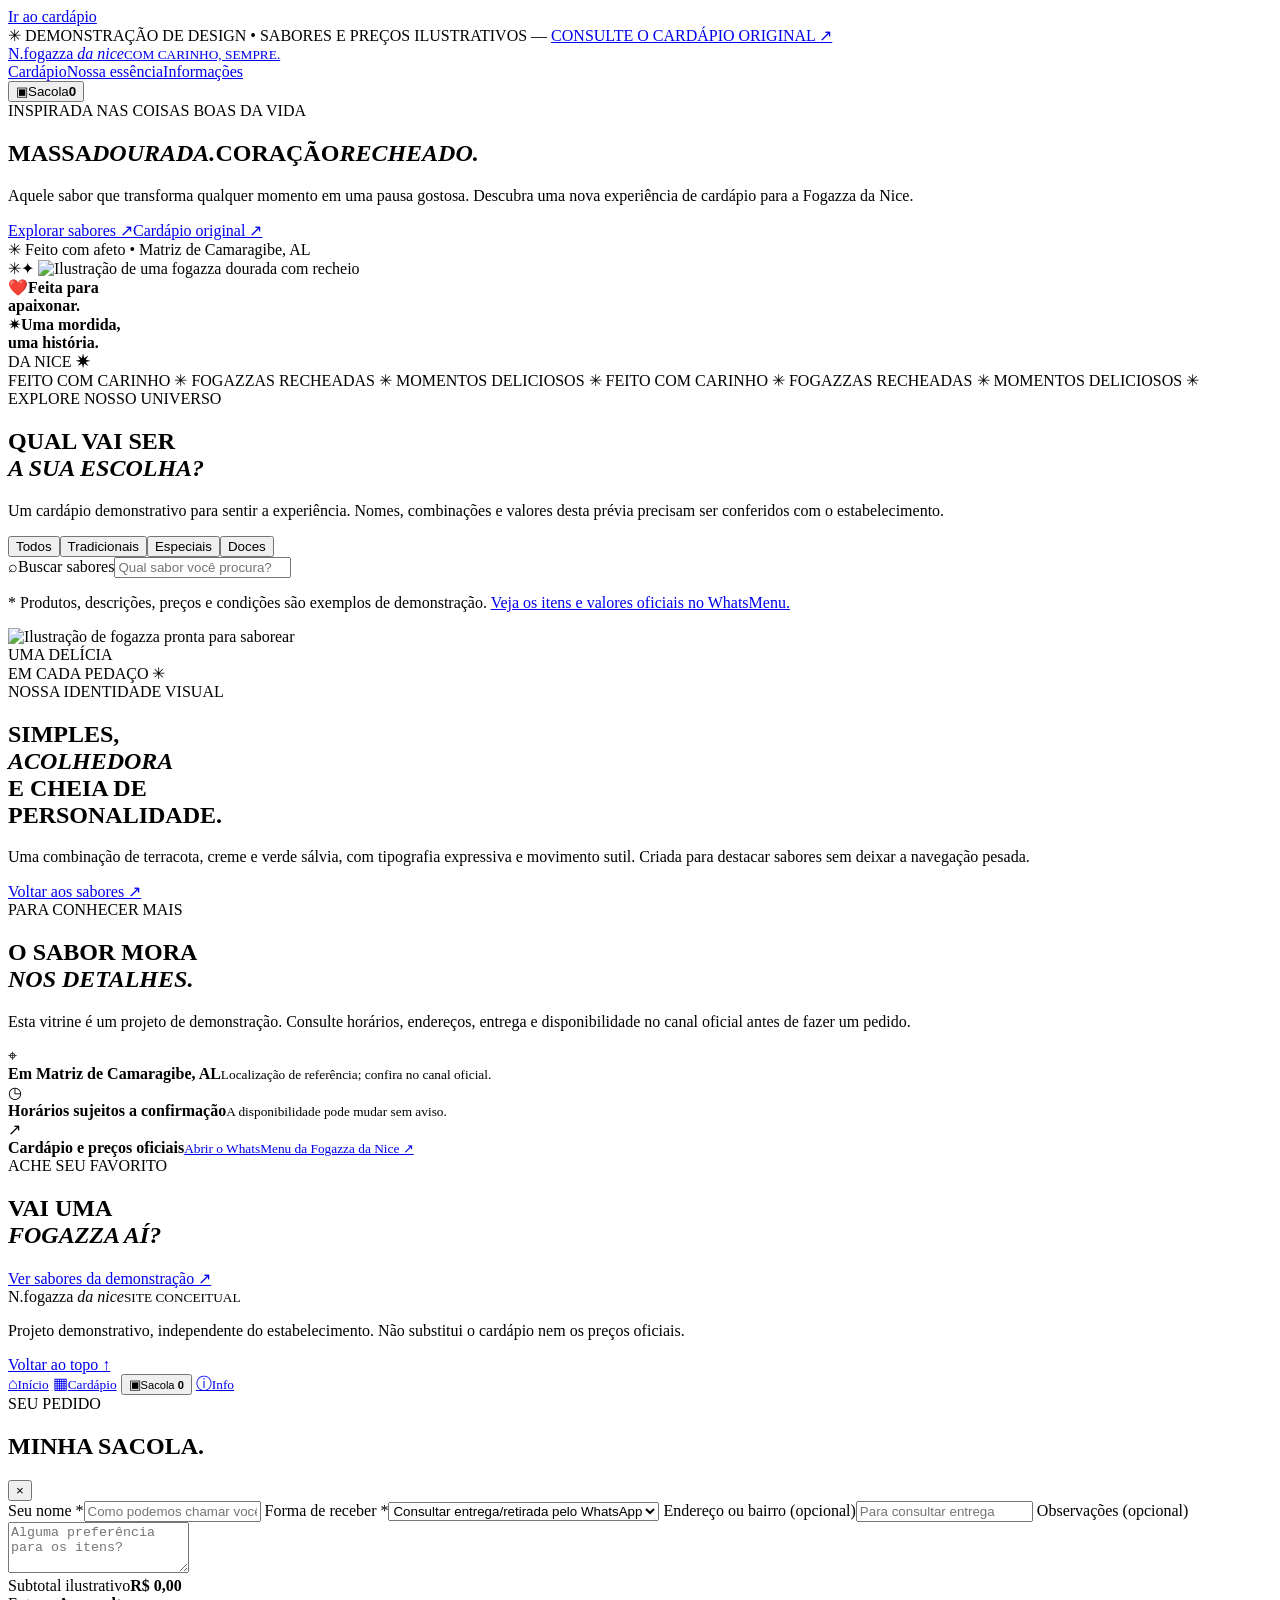
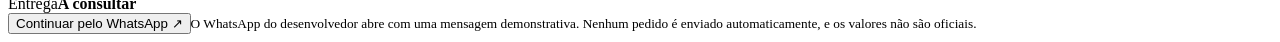
==== fogazzadanilce/index.html @ 6bbe73a1 "feat(fogazzadanilce): homepage cardápio e checkout demonstrativos" ====
<!doctype html>
<html lang="pt-BR">
<head>
  <meta charset="utf-8">
  <meta name="viewport" content="width=device-width, initial-scale=1, viewport-fit=cover">
  <meta name="theme-color" content="#f8efdf">
  <meta name="description" content="Fogazza da Nice — demonstração de cardápio digital com visual próprio, sabores e carrinho pelo WhatsApp.">
  <title>Fogazza da Nice | O sabor que abraça</title>
  <link rel="preconnect" href="https://fonts.googleapis.com">
  <link rel="preconnect" href="https://fonts.gstatic.com" crossorigin>
  <link href="https://fonts.googleapis.com/css2?family=DM+Sans:wght@400;500;600;700;800&family=Fraunces:opsz,wght,SOFT,WONK@9..144,600,30,1;9..144,700,30,1;9..144,800,30,1&display=swap" rel="stylesheet">
  <link rel="stylesheet" href="./style.css">
  <script src="./app.js" defer></script>
</head>
<body>
  <a class="skip-link" href="#cardapio">Ir ao cardápio</a>
  <div class="demo-banner">✳ DEMONSTRAÇÃO DE DESIGN • SABORES E PREÇOS ILUSTRATIVOS — <a href="https://whatsmenu.com.br/fogazzadanice" target="_blank" rel="noopener noreferrer">CONSULTE O CARDÁPIO ORIGINAL ↗</a></div>

  <header class="header" id="inicio">
    <div class="page nav">
      <a class="identity" href="#inicio" aria-label="Fogazza da Nice, início"><span class="identity-seal" aria-hidden="true">N.</span><span>fogazza <em>da nice</em><small>COM CARINHO, SEMPRE.</small></span></a>
      <nav class="nav-links" aria-label="Menu principal"><a href="#cardapio">Cardápio</a><a href="#historia">Nossa essência</a><a href="#informacoes">Informações</a></nav>
      <button class="bag-top" type="button" data-open-cart aria-label="Abrir sacola"><span aria-hidden="true">▣</span><span>Sacola</span><b data-count>0</b></button>
    </div>
  </header>

  <main>
    <section class="hero">
      <div class="page hero-layout">
        <div class="hero-text">
          <span class="eyebrow"><i></i> INSPIRADA NAS COISAS BOAS DA VIDA</span>
          <h1><span class="slide-in">MASSA</span><span class="slide-in"><em>DOURADA.</em></span><span class="slide-in">CORAÇÃO</span><span class="slide-in"><em>RECHEADO.</em></span></h1>
          <p>Aquele sabor que transforma qualquer momento em uma pausa gostosa. Descubra uma nova experiência de cardápio para a Fogazza da Nice.</p>
          <div class="hero-actions"><a href="#cardapio" class="button button-dark">Explorar sabores <span aria-hidden="true">↗</span></a><a href="https://whatsmenu.com.br/fogazzadanice" class="button button-quiet" target="_blank" rel="noopener noreferrer">Cardápio original ↗</a></div>
          <div class="hero-foot"><span class="icon-sun">✳</span> Feito com afeto <span class="dot">•</span> Matriz de Camaragibe, AL</div>
        </div>
        <div class="hero-stage">
          <div class="round-backdrop"></div>
          <span class="doodle star1" aria-hidden="true">✳</span><span class="doodle star2" aria-hidden="true">✦</span>
          <img class="hero-food" src="./assets/fogazza.svg" alt="Ilustração de uma fogazza dourada com recheio">
          <div class="floating-note note-a"><span>❤️</span><strong>Feita para<br>apaixonar.</strong></div>
          <div class="floating-note note-b"><span>✷</span><strong>Uma mordida,<br>uma história.</strong></div>
          <span class="hero-badge">DA NICE <b>✷</b></span>
        </div>
      </div>
    </section>
    <div class="marquee" aria-hidden="true"><div>FEITO COM CARINHO ✳ FOGAZZAS RECHEADAS ✳ MOMENTOS DELICIOSOS ✳ FEITO COM CARINHO ✳ FOGAZZAS RECHEADAS ✳ MOMENTOS DELICIOSOS ✳ </div></div>

    <section class="menu-section section" id="cardapio">
      <div class="page">
        <div class="section-heading reveal"><div><span class="eyebrow"><i></i> EXPLORE NOSSO UNIVERSO</span><h2>QUAL VAI SER<br><em>A SUA ESCOLHA?</em></h2></div><p>Um cardápio demonstrativo para sentir a experiência. Nomes, combinações e valores desta prévia precisam ser conferidos com o estabelecimento.</p></div>
        <div class="menu-tools reveal">
          <div class="filters" id="filters" role="group" aria-label="Filtrar cardápio"><button class="selected" data-filter="todos" aria-pressed="true">Todos</button><button data-filter="tradicionais" aria-pressed="false">Tradicionais</button><button data-filter="especiais" aria-pressed="false">Especiais</button><button data-filter="doces" aria-pressed="false">Doces</button></div>
          <label class="search"><span aria-hidden="true">⌕</span><span class="sr-only">Buscar sabores</span><input id="search" type="search" placeholder="Qual sabor você procura?" autocomplete="off"></label>
        </div>
        <div class="cards" id="products" aria-live="polite"></div>
        <p class="catalog-warning">* Produtos, descrições, preços e condições são exemplos de demonstração. <a href="https://whatsmenu.com.br/fogazzadanice" target="_blank" rel="noopener noreferrer">Veja os itens e valores oficiais no WhatsMenu.</a></p>
      </div>
    </section>

    <section class="story" id="historia">
      <div class="page story-grid">
        <div class="story-visual reveal"><div class="story-plate"><img src="./assets/fogazza.svg" alt="Ilustração de fogazza pronta para saborear" loading="lazy"></div><span class="story-sticker">UMA DELÍCIA<br>EM CADA PEDAÇO ✳</span></div>
        <div class="story-copy reveal"><span class="eyebrow pale"><i></i> NOSSA IDENTIDADE VISUAL</span><h2>SIMPLES,<br><em>ACOLHEDORA</em><br>E CHEIA DE<br>PERSONALIDADE.</h2><p>Uma combinação de terracota, creme e verde sálvia, com tipografia expressiva e movimento sutil. Criada para destacar sabores sem deixar a navegação pesada.</p><a class="button button-cream" href="#cardapio">Voltar aos sabores ↗</a></div>
      </div>
    </section>

    <section class="section details" id="informacoes">
      <div class="page details-grid">
        <div class="reveal"><span class="eyebrow"><i></i> PARA CONHECER MAIS</span><h2>O SABOR MORA<br><em>NOS DETALHES.</em></h2><p>Esta vitrine é um projeto de demonstração. Consulte horários, endereços, entrega e disponibilidade no canal oficial antes de fazer um pedido.</p></div>
        <div class="info-stack reveal"><div><span class="info-icon">⌖</span><div><strong>Em Matriz de Camaragibe, AL</strong><small>Localização de referência; confira no canal oficial.</small></div></div><div><span class="info-icon">◷</span><div><strong>Horários sujeitos a confirmação</strong><small>A disponibilidade pode mudar sem aviso.</small></div></div><div><span class="info-icon">↗</span><div><strong>Cardápio e preços oficiais</strong><small><a href="https://whatsmenu.com.br/fogazzadanice" target="_blank" rel="noopener noreferrer">Abrir o WhatsMenu da Fogazza da Nice ↗</a></small></div></div></div>
      </div>
    </section>
    <section class="closing"><div class="page reveal"><span class="eyebrow pale"><i></i> ACHE SEU FAVORITO</span><h2>VAI UMA<br><em>FOGAZZA AÍ?</em></h2><a href="#cardapio" class="button button-cream">Ver sabores da demonstração ↗</a></div></section>
  </main>

  <footer><div class="page footer-inner"><div class="identity"><span class="identity-seal" aria-hidden="true">N.</span><span>fogazza <em>da nice</em><small>SITE CONCEITUAL</small></span></div><p>Projeto demonstrativo, independente do estabelecimento. Não substitui o cardápio nem os preços oficiais.</p><a href="#inicio">Voltar ao topo ↑</a></div></footer>

  <nav class="mobile-toolbar" aria-label="Navegação móvel">
    <span class="active-pill" aria-hidden="true"></span>
    <a class="toolbar-link active" href="#inicio" data-nav="inicio"><span aria-hidden="true">⌂</span><small>Início</small></a>
    <a class="toolbar-link" href="#cardapio" data-nav="cardapio"><span aria-hidden="true">▦</span><small>Cardápio</small></a>
    <button class="toolbar-link" type="button" data-open-cart><span aria-hidden="true">▣</span><small>Sacola <b data-count>0</b></small></button>
    <a class="toolbar-link" href="#informacoes" data-nav="informacoes"><span aria-hidden="true">ⓘ</span><small>Info</small></a>
  </nav>

  <div class="overlay" id="overlay" hidden></div>
  <aside class="drawer" id="drawer" role="dialog" aria-modal="true" aria-labelledby="drawer-title" aria-hidden="true">
    <div class="drawer-head"><div><span class="eyebrow"><i></i> SEU PEDIDO</span><h2 id="drawer-title">MINHA SACOLA.</h2></div><button type="button" class="close" data-close-cart aria-label="Fechar sacola">×</button></div>
    <div class="drawer-scroll"><div id="cart-items"></div><form id="order-form">
      <label>Seu nome <span>*</span><input id="customer" type="text" required maxlength="80" autocomplete="name" placeholder="Como podemos chamar você?"></label>
      <label>Forma de receber <span>*</span><select id="receive"><option value="consultar">Consultar entrega/retirada pelo WhatsApp</option></select></label>
      <label>Endereço ou bairro (opcional)<input id="address" type="text" maxlength="180" placeholder="Para consultar entrega"></label>
      <label>Observações (opcional)<textarea id="note" maxlength="400" rows="3" placeholder="Alguma preferência para os itens?"></textarea></label>
    </form></div>
    <div class="drawer-foot"><div class="summary-row"><span>Subtotal ilustrativo</span><strong id="subtotal">R$ 0,00</strong></div><div class="summary-row"><span>Entrega</span><strong>A consultar</strong></div><button class="button button-dark checkout" id="checkout" form="order-form" type="submit">Continuar pelo WhatsApp ↗</button><small>O WhatsApp do desenvolvedor abre com uma mensagem demonstrativa. Nenhum pedido é enviado automaticamente, e os valores não são oficiais.</small></div>
  </aside>
  <div class="toast" id="toast" role="status" aria-live="polite"></div>
</body>
</html>
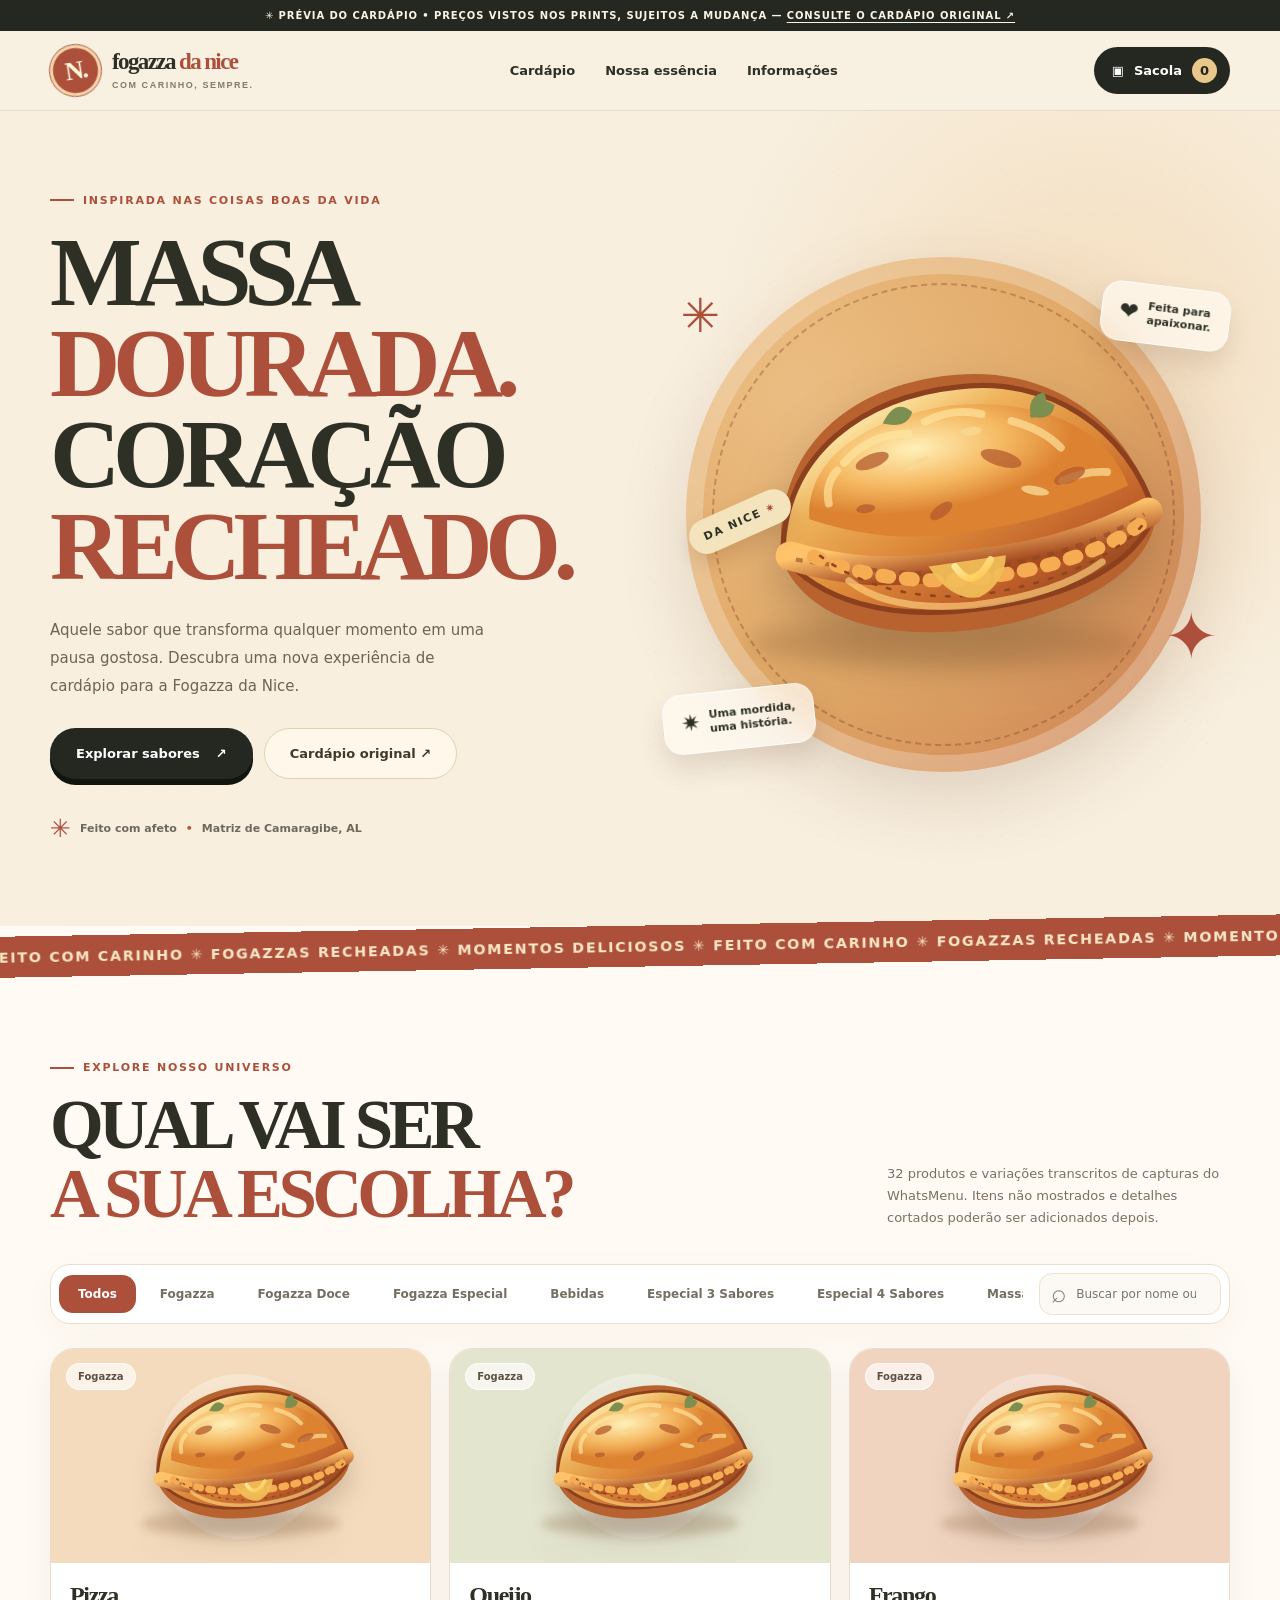
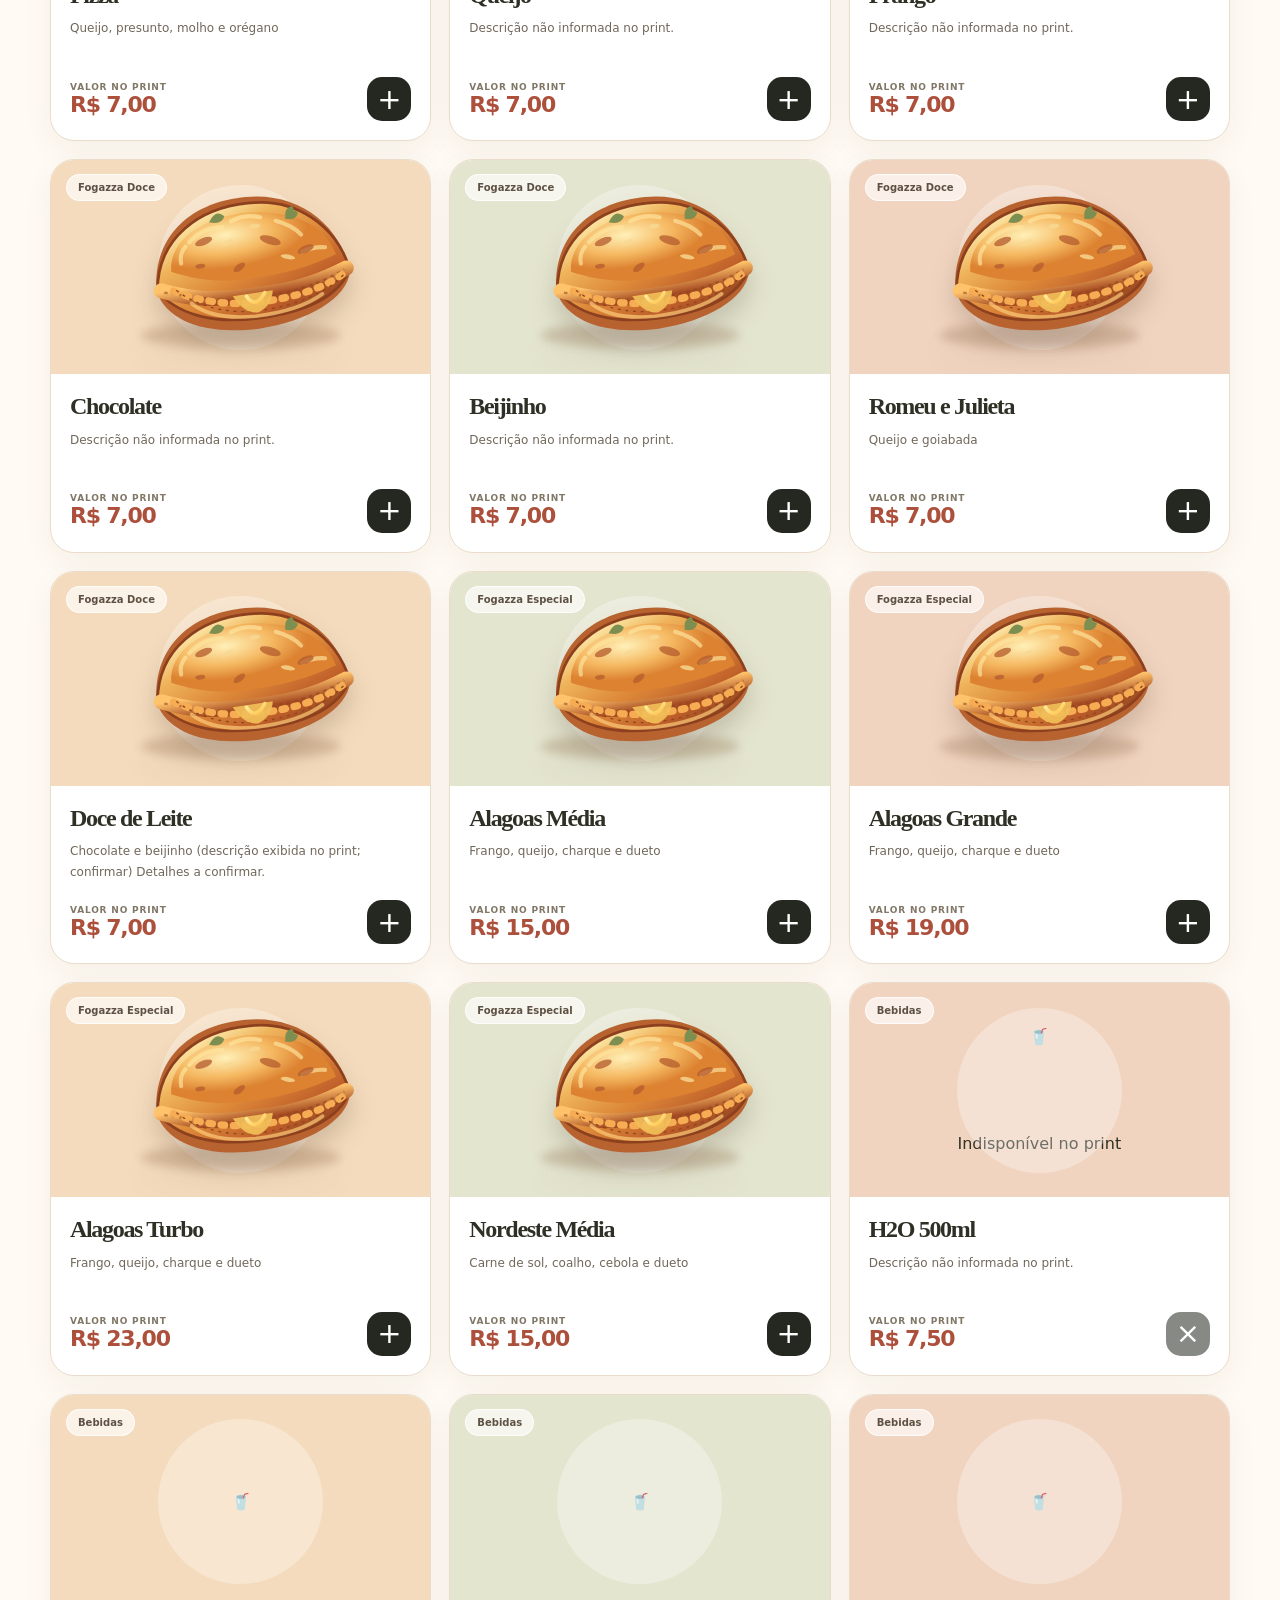
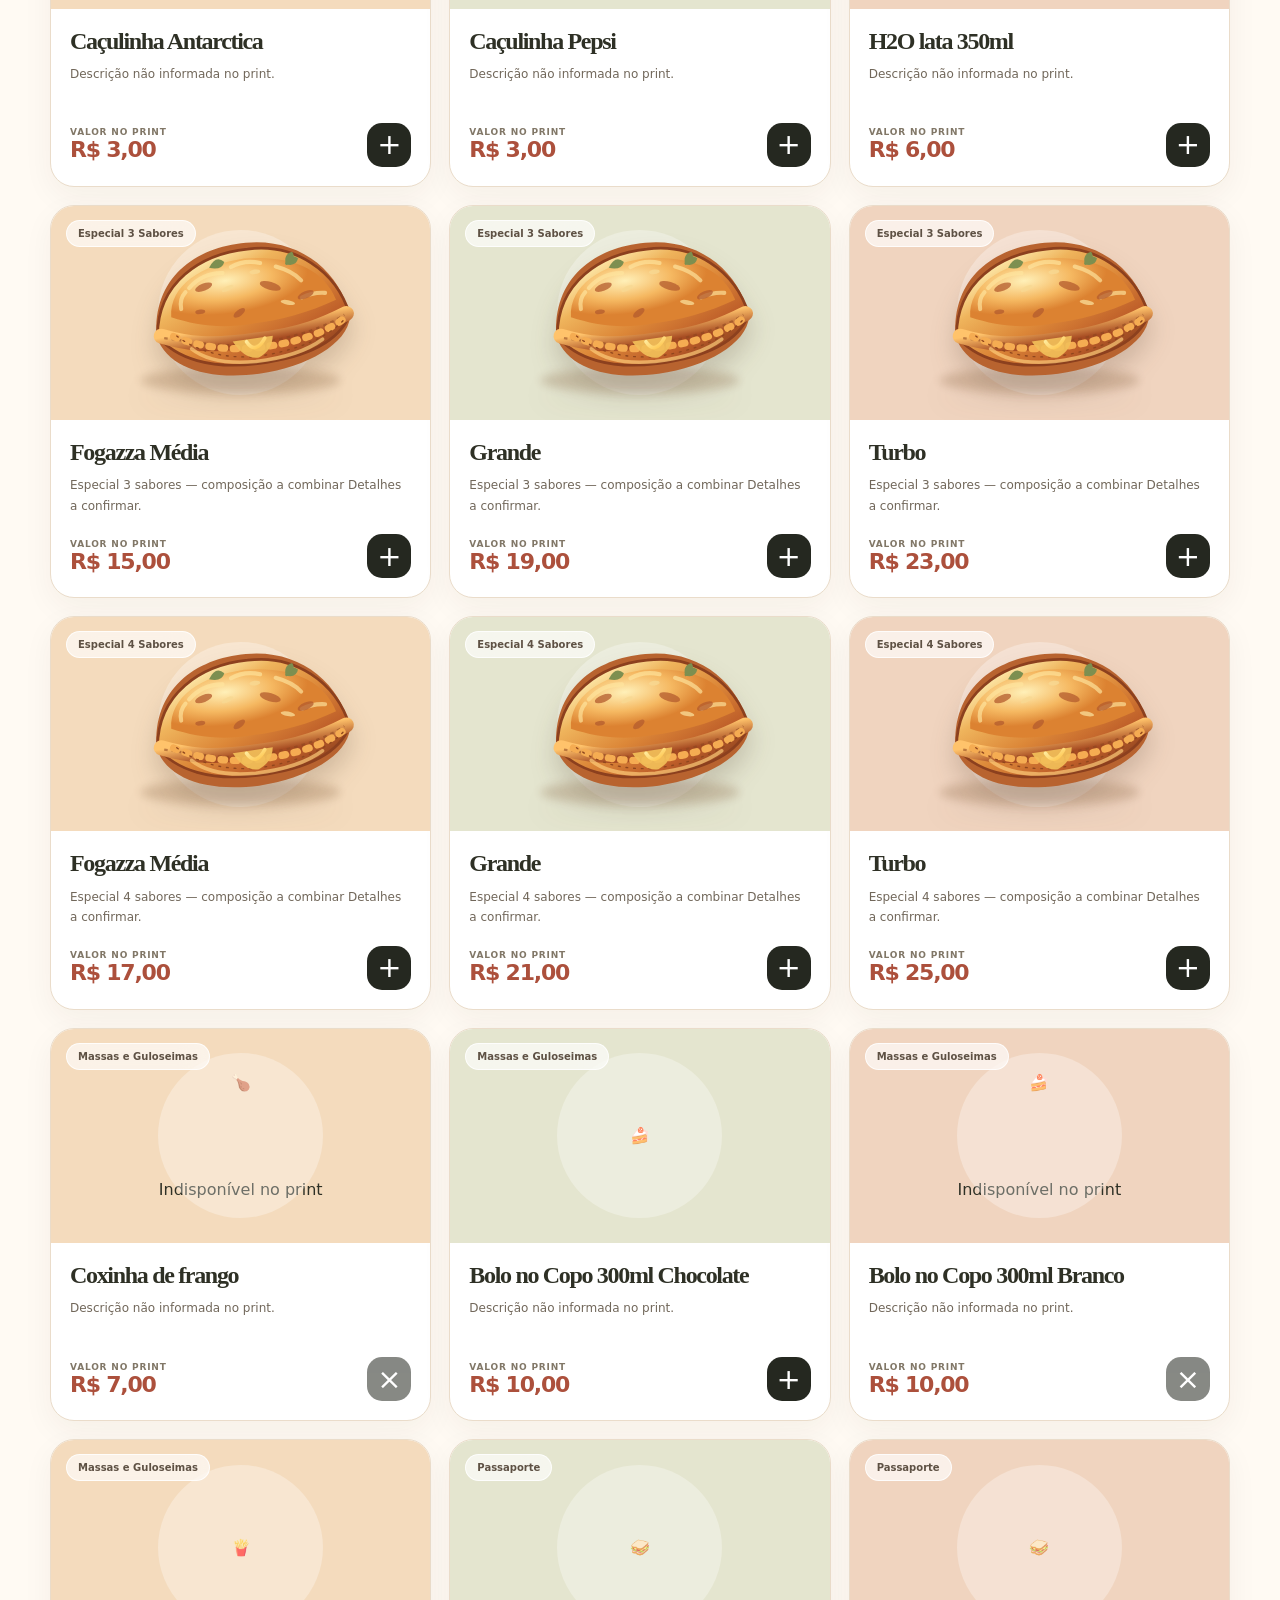
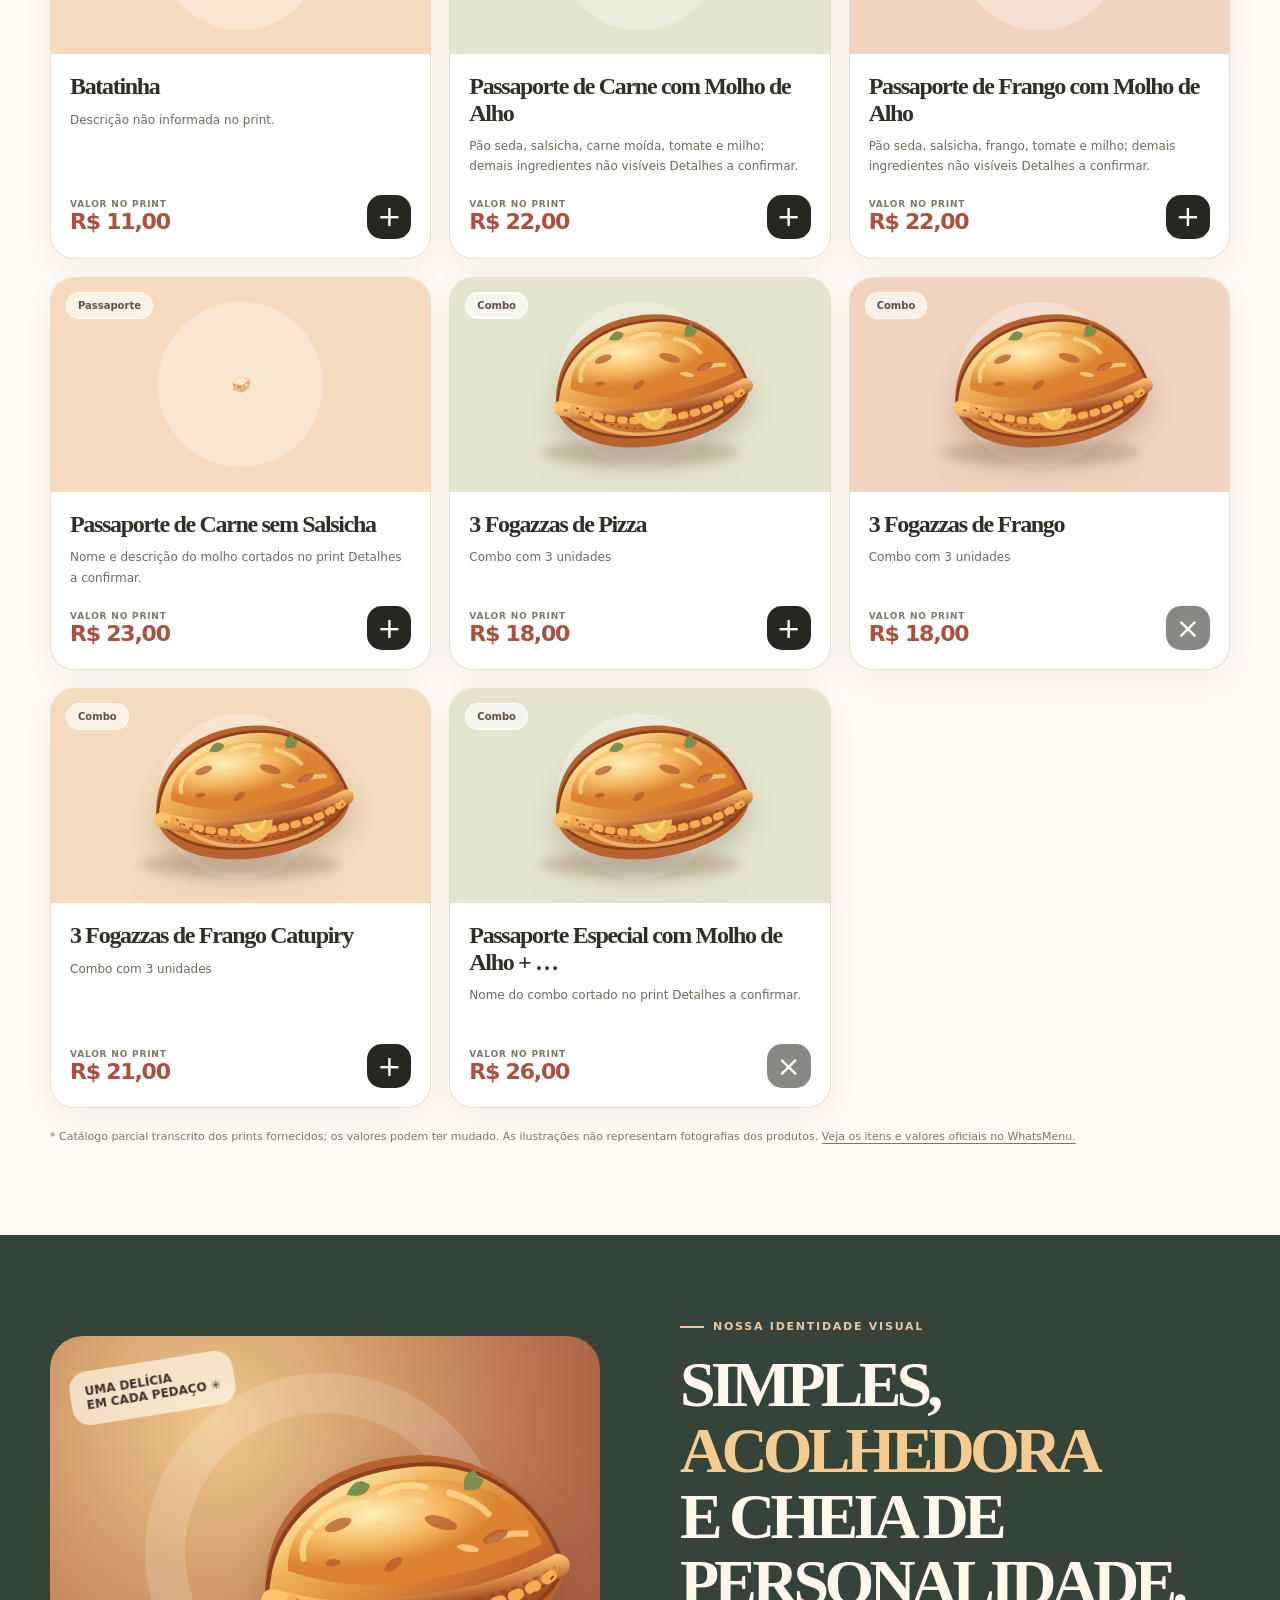
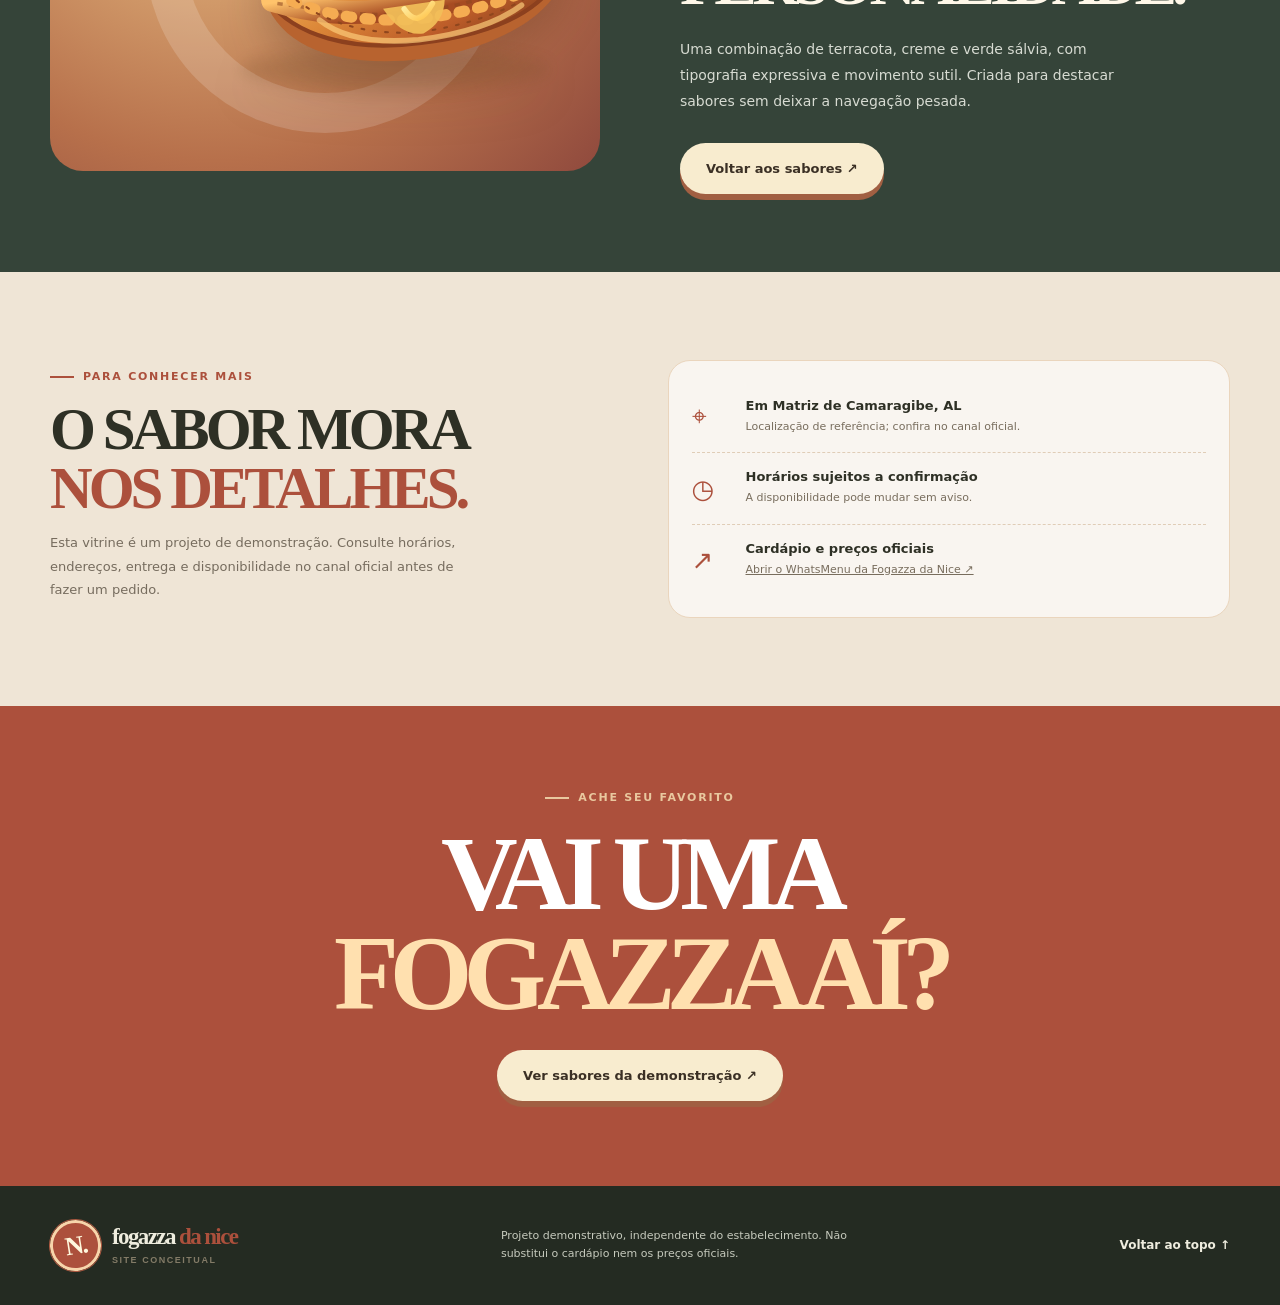
==== commit 11480062: "fix(fogazzadanilce): categorias dinâmicas e nota de catálogo parcial dos prints" ====
--- a/fogazzadanilce/index.html
+++ b/fogazzadanilce/index.html
@@ -14,7 +14,7 @@
 </head>
 <body>
   <a class="skip-link" href="#cardapio">Ir ao cardápio</a>
-  <div class="demo-banner">✳ DEMONSTRAÇÃO DE DESIGN • SABORES E PREÇOS ILUSTRATIVOS — <a href="https://whatsmenu.com.br/fogazzadanice" target="_blank" rel="noopener noreferrer">CONSULTE O CARDÁPIO ORIGINAL ↗</a></div>
+  <div class="demo-banner">✳ PRÉVIA DO CARDÁPIO • PREÇOS VISTOS NOS PRINTS, SUJEITOS A MUDANÇA — <a href="https://whatsmenu.com.br/fogazzadanice" target="_blank" rel="noopener noreferrer">CONSULTE O CARDÁPIO ORIGINAL ↗</a></div>
 
   <header class="header" id="inicio">
     <div class="page nav">
@@ -48,13 +48,13 @@
 
     <section class="menu-section section" id="cardapio">
       <div class="page">
-        <div class="section-heading reveal"><div><span class="eyebrow"><i></i> EXPLORE NOSSO UNIVERSO</span><h2>QUAL VAI SER<br><em>A SUA ESCOLHA?</em></h2></div><p>Um cardápio demonstrativo para sentir a experiência. Nomes, combinações e valores desta prévia precisam ser conferidos com o estabelecimento.</p></div>
+        <div class="section-heading reveal"><div><span class="eyebrow"><i></i> EXPLORE NOSSO UNIVERSO</span><h2>QUAL VAI SER<br><em>A SUA ESCOLHA?</em></h2></div><p>32 produtos e variações transcritos de capturas do WhatsMenu. Itens não mostrados e detalhes cortados poderão ser adicionados depois.</p></div>
         <div class="menu-tools reveal">
-          <div class="filters" id="filters" role="group" aria-label="Filtrar cardápio"><button class="selected" data-filter="todos" aria-pressed="true">Todos</button><button data-filter="tradicionais" aria-pressed="false">Tradicionais</button><button data-filter="especiais" aria-pressed="false">Especiais</button><button data-filter="doces" aria-pressed="false">Doces</button></div>
-          <label class="search"><span aria-hidden="true">⌕</span><span class="sr-only">Buscar sabores</span><input id="search" type="search" placeholder="Qual sabor você procura?" autocomplete="off"></label>
+          <div class="filters" id="filters" role="group" aria-label="Filtrar categorias do cardápio"><button class="selected" type="button" data-filter="todos" aria-pressed="true">Todos</button></div>
+          <label class="search"><span aria-hidden="true">⌕</span><span class="sr-only">Buscar sabores</span><input id="search" type="search" placeholder="Buscar por nome ou ingrediente" autocomplete="off"></label>
         </div>
         <div class="cards" id="products" aria-live="polite"></div>
-        <p class="catalog-warning">* Produtos, descrições, preços e condições são exemplos de demonstração. <a href="https://whatsmenu.com.br/fogazzadanice" target="_blank" rel="noopener noreferrer">Veja os itens e valores oficiais no WhatsMenu.</a></p>
+        <p class="catalog-warning">* Catálogo parcial transcrito dos prints fornecidos; os valores podem ter mudado. As ilustrações não representam fotografias dos produtos. <a href="https://whatsmenu.com.br/fogazzadanice" target="_blank" rel="noopener noreferrer">Veja os itens e valores oficiais no WhatsMenu.</a></p>
       </div>
     </section>
 
@@ -93,7 +93,7 @@
       <label>Endereço ou bairro (opcional)<input id="address" type="text" maxlength="180" placeholder="Para consultar entrega"></label>
       <label>Observações (opcional)<textarea id="note" maxlength="400" rows="3" placeholder="Alguma preferência para os itens?"></textarea></label>
     </form></div>
-    <div class="drawer-foot"><div class="summary-row"><span>Subtotal ilustrativo</span><strong id="subtotal">R$ 0,00</strong></div><div class="summary-row"><span>Entrega</span><strong>A consultar</strong></div><button class="button button-dark checkout" id="checkout" form="order-form" type="submit">Continuar pelo WhatsApp ↗</button><small>O WhatsApp do desenvolvedor abre com uma mensagem demonstrativa. Nenhum pedido é enviado automaticamente, e os valores não são oficiais.</small></div>
+    <div class="drawer-foot"><div class="summary-row"><span>Subtotal com preços dos prints</span><strong id="subtotal">R$ 0,00</strong></div><div class="summary-row"><span>Entrega</span><strong>A consultar</strong></div><button class="button button-dark checkout" id="checkout" form="order-form" type="submit">Continuar pelo WhatsApp ↗</button><small>O WhatsApp do desenvolvedor abre com uma mensagem de teste. Nenhum pedido é enviado automaticamente. Confirme itens, disponibilidade e preços no canal oficial.</small></div>
   </aside>
   <div class="toast" id="toast" role="status" aria-live="polite"></div>
 </body>
--- a/fogazzadanilce/style.css
+++ b/fogazzadanilce/style.css
@@ -0,0 +1,34 @@
+:root{--cream:#f8efdf;--paper:#fffaf3;--dark:#252820;--rust:#ac503c;--clay:#cb6a4b;--sage:#819475;--ink:#2e3025;--muted:#706f60;--line:#e7dcca;--radius:26px;scroll-behavior:smooth;scroll-padding-top:100px}
+*{box-sizing:border-box}html{overflow-x:clip}body{margin:0;font-family:"DM Sans",system-ui,sans-serif;color:var(--ink);background:var(--paper);-webkit-font-smoothing:antialiased}button,input,select,textarea{font:inherit}button{cursor:pointer}a{color:inherit;text-decoration:none}img{max-width:100%;display:block}button:disabled{opacity:.55;cursor:not-allowed}:focus-visible{outline:3px solid #145c72;outline-offset:3px}.page{width:min(1180px,calc(100% - 44px));margin-inline:auto}.sr-only{position:absolute;width:1px;height:1px;overflow:hidden;clip:rect(0 0 0 0);white-space:nowrap}.skip-link{position:absolute;z-index:999;top:-100px;left:15px;background:white;border-radius:8px;padding:10px}.skip-link:focus{top:10px}
+.demo-banner{background:var(--dark);color:#fbf4e4;text-align:center;padding:10px 16px;letter-spacing:.09em;font-weight:800;font-size:10px}.demo-banner a{text-decoration:underline;text-underline-offset:3px}
+.header{position:sticky;top:0;z-index:70;background:rgba(248,239,223,.92);border-bottom:1px solid #e9dcca;backdrop-filter:blur(18px);-webkit-backdrop-filter:blur(18px)}
+.nav{display:flex;align-items:center;justify-content:space-between;gap:24px;min-height:79px}.identity{display:inline-flex;align-items:center;gap:11px;font-family:Fraunces,Georgia,serif;font-size:23px;font-weight:800;line-height:.95;letter-spacing:-.07em;white-space:nowrap}.identity em{color:var(--rust);font-style:normal}.identity small{display:block;margin-top:7px;font:800 9px "DM Sans",sans-serif;letter-spacing:.17em;color:#837b67}.identity-seal{height:51px;width:51px;border-radius:50%;background:var(--rust);border:3px solid #f7d5ab;outline:1px solid #a95840;color:#fff8dd;display:grid;place-items:center;font:800 26px Fraunces,serif;letter-spacing:-.08em;transform:rotate(-9deg)}
+.nav-links{display:flex;gap:30px;font-size:13px;font-weight:800}.nav-links a:hover{color:var(--rust)}
+.bag-top{display:inline-flex;align-items:center;gap:10px;border:none;background:var(--dark);color:white;border-radius:999px;padding:10px 13px 10px 18px;min-height:47px;font-size:13px;font-weight:900}.bag-top>b{background:#eac88b;color:#29251e;min-width:25px;height:25px;border-radius:50%;display:grid;place-items:center;padding:4px 7px}.bag-top:hover{background:#484b3e}
+.eyebrow{display:inline-flex;align-items:center;gap:9px;color:var(--rust);font-size:11px;letter-spacing:.16em;font-weight:900}.eyebrow i{display:inline-block;width:24px;height:2px;background:currentColor}
+.button{display:inline-flex;align-items:center;justify-content:center;gap:16px;min-height:51px;padding:13px 25px;border-radius:999px;border:1px solid transparent;font-weight:900;font-size:13px;transition:transform .2s,background .2s,box-shadow .2s;text-align:center}.button:hover{transform:translateY(-2px)}.button:active{transform:none}.button-dark{background:var(--dark);color:white;box-shadow:0 6px 0 #101510}.button-dark:hover{background:#474d3a}.button-quiet{background:#fff8ea;border:1px solid #e2cfb4;color:#423728}.button-cream{background:#f8eccf;color:#3b3025;box-shadow:0 6px 0 #a15f42}
+.hero{overflow:hidden;background:radial-gradient(circle at 85% 30%,#f4ddbd,transparent 31%),var(--cream);position:relative;padding:75px 0 83px}.hero::before{content:"";position:absolute;inset:0;opacity:.11;background-image:radial-gradient(var(--clay) .8px,transparent .8px);background-size:23px 23px;pointer-events:none}.hero-layout{position:relative;display:grid;grid-template-columns:1fr 1fr;gap:35px;align-items:center}.hero-text h1{font:800 clamp(62px,7.6vw,105px)/.94 Fraunces,Georgia,serif;letter-spacing:-.075em;margin:20px 0 25px}.hero-text h1 span{display:block}.hero-text h1 em{color:var(--rust);font-style:normal}.slide-in{animation:rise .8s cubic-bezier(.2,.75,.25,1) both}.slide-in:nth-child(2){animation-delay:.1s}.slide-in:nth-child(3){animation-delay:.2s}.slide-in:nth-child(4){animation-delay:.3s}
+.hero-text p{max-width:440px;color:#6c6456;line-height:1.85;font-size:15px;margin:0 0 27px}.hero-actions{display:flex;gap:11px;flex-wrap:wrap}.hero-foot{font-size:11px;font-weight:800;color:#6c685c;display:flex;align-items:center;gap:9px;margin-top:35px}.icon-sun{font-size:25px;color:var(--rust)}.hero-foot .dot{color:var(--rust)}
+.hero-stage{min-height:500px;display:grid;place-items:center;position:relative;isolation:isolate}.round-backdrop{width:90%;aspect-ratio:1;border-radius:50%;background:radial-gradient(circle at 25% 22%,#ebbd82,#e1a968 53%,#c8774e 100%);box-shadow:inset 0 0 0 17px rgba(255,255,255,.23),0 25px 70px rgba(104,52,24,.17);transform:rotate(-8deg)}.round-backdrop::after{content:"";position:absolute;inset:26px;border:2px dashed rgba(122,61,31,.34);border-radius:50%}.hero-food{position:absolute;width:92%;max-width:600px;filter:drop-shadow(0 22px 24px rgba(75,46,27,.28));animation:float 6s ease-in-out infinite}.doodle{position:absolute;z-index:3;font-size:47px;color:var(--rust)}.star1{left:4%;top:6%}.star2{right:2%;bottom:19%;font-size:65px}.floating-note{position:absolute;z-index:4;border-radius:19px;padding:14px 17px;background:rgba(255,250,240,.74);border:1px solid rgba(255,255,255,.8);backdrop-filter:blur(15px);-webkit-backdrop-filter:blur(15px);box-shadow:0 14px 27px rgba(91,55,36,.15);display:flex;gap:9px;align-items:center;font-size:11px;line-height:1.3}.floating-note span{font-size:23px}.note-a{top:29px;right:0;transform:rotate(7deg)}.note-b{bottom:23px;left:1%;transform:rotate(-6deg)}.hero-badge{position:absolute;left:5%;top:48%;background:#f4e4bd;border-radius:999px;padding:11px 15px;font-size:11px;font-weight:900;letter-spacing:.15em;transform:rotate(-24deg);box-shadow:0 9px 20px rgba(105,62,37,.2)}.hero-badge b{color:var(--rust)}
+.marquee{background:var(--rust);color:#fce7c6;overflow:hidden;transform:rotate(-1deg) scale(1.02);padding:12px 0}.marquee div{font-size:14px;font-weight:900;white-space:nowrap;letter-spacing:.12em;min-width:max-content;animation:marquee 35s linear infinite}
+.section{padding:88px 0}.menu-section{background:var(--paper)}.section-heading{display:flex;align-items:end;justify-content:space-between;gap:35px;margin-bottom:35px}.section-heading h2,.details h2{font:800 clamp(40px,5.5vw,69px)/1 Fraunces,Georgia,serif;letter-spacing:-.067em;margin:17px 0 0}.section-heading h2 em,.details h2 em{font-style:normal;color:var(--rust)}.section-heading>p{max-width:343px;color:#7a7164;line-height:1.7;font-size:13px;margin:0}
+.menu-tools{display:flex;justify-content:space-between;align-items:center;gap:16px;background:white;border:1px solid #eadfce;padding:8px;border-radius:20px;margin-bottom:24px;box-shadow:0 10px 35px rgba(71,47,30,.035)}.filters{display:flex;gap:5px;overflow-x:auto;scrollbar-width:none}.filters::-webkit-scrollbar{display:none}.filters button{border:0;background:transparent;border-radius:14px;white-space:nowrap;padding:12px 19px;font-size:12px;font-weight:900;color:#756e62}.filters button:hover{background:#f6ebdb}.filters button.selected{color:white;background:var(--rust)}.search{position:relative;flex:0 1 245px}.search span:first-child{position:absolute;top:5px;left:12px;font-size:26px;color:#8f806e}.search input{width:100%;min-width:0;border:1px solid #eee2cf;border-radius:13px;background:#fcf9f5;padding:13px 12px 13px 36px;font-size:12px;color:var(--ink)}
+.cards{display:grid;grid-template-columns:repeat(3,minmax(0,1fr));gap:18px}.product-card{display:flex;flex-direction:column;overflow:hidden;min-width:0;background:white;border:1px solid #eadcca;border-radius:24px;box-shadow:0 10px 31px rgba(63,45,21,.05);transition:transform .25s,box-shadow .25s}.product-card:hover{transform:translateY(-5px);box-shadow:0 25px 39px rgba(70,45,25,.13)}.product-image{position:relative;height:214px;display:grid;place-items:center;background:#f4dbbd;overflow:hidden}.product-image::before{content:"";position:absolute;width:165px;height:165px;border-radius:50%;background:rgba(255,255,255,.3)}.product-card:nth-child(3n+2) .product-image{background:#e4e5cf}.product-card:nth-child(3n+3) .product-image{background:#f0d4bf}.product-image img{position:relative;width:78%;height:92%;object-fit:contain;filter:drop-shadow(0 15px 12px rgba(66,42,29,.19));transition:transform .25s}.product-card:hover .product-image img{transform:rotate(-4deg) scale(1.06)}.product-tag{position:absolute;left:15px;top:14px;background:rgba(255,255,255,.65);backdrop-filter:blur(14px);-webkit-backdrop-filter:blur(14px);border:1px solid rgba(255,255,255,.8);padding:7px 11px;border-radius:999px;font-size:10px;font-weight:900;color:#5e5144}.product-emoji{position:absolute;right:18px;top:15px;font-size:24px}.product-body{display:flex;flex-direction:column;flex:1;padding:19px}.product-body h3{font:800 24px/1.1 Fraunces,Georgia,serif;letter-spacing:-.055em;margin:0 0 10px}.product-body p{font-size:12px;line-height:1.7;color:#71675a;min-height:44px;margin:0 0 15px}.product-end{display:flex;justify-content:space-between;align-items:center;gap:12px;margin-top:auto}.product-price{font-size:22px;font-weight:900;letter-spacing:-.055em;color:var(--rust)}.product-price small{display:block;font-size:9px;text-transform:uppercase;font-weight:800;letter-spacing:.09em;color:#817767}.add{width:44px;height:44px;border-radius:15px;border:0;background:var(--dark);color:white;font-size:29px;line-height:1}.add:hover{background:var(--rust)}.empty-results{grid-column:1/-1;text-align:center;padding:50px 20px;background:white;border-radius:20px;color:#6c645a}.catalog-warning{font-size:11px;line-height:1.7;color:#817263;margin:20px 0 0}.catalog-warning a{text-decoration:underline;text-underline-offset:3px}
+.story{background:#354439;color:#fff8e9;padding:78px 0;overflow:hidden}.story-grid{display:grid;grid-template-columns:1fr 1fr;align-items:center;gap:80px}.story-visual{position:relative;display:grid;place-items:center;min-height:435px;border-radius:33px;background:radial-gradient(circle at 30% 20%,#eec88b,#b7704b 65%,#8f493d);overflow:hidden}.story-plate{width:360px;height:360px;border-radius:50%;display:grid;place-items:center;border:40px solid rgba(255,255,255,.16)}.story-plate img{width:420px;max-width:none;animation:float 6s ease-in-out infinite;filter:drop-shadow(0 18px 20px rgba(69,36,19,.25))}.story-sticker{position:absolute;top:25px;left:20px;background:rgba(255,250,237,.68);backdrop-filter:blur(12px);border-radius:18px;color:#3f322c;padding:13px 15px;font-size:12px;font-weight:900;transform:rotate(-9deg)}.eyebrow.pale{color:#e9c89f}.story-copy h2{font:800 clamp(42px,5vw,64px)/1.03 Fraunces,Georgia,serif;letter-spacing:-.075em;margin:19px 0 21px}.story-copy h2 em{color:#f6cb8f;font-style:normal}.story-copy p{color:#d7dbd2;line-height:1.85;font-size:14px;max-width:440px;margin:0 0 28px}
+.details{background:#efe5d6}.details-grid{display:grid;grid-template-columns:1fr 1fr;gap:55px;align-items:center}.details h2{font-size:clamp(37px,5vw,59px)}.details p{font-size:13px;line-height:1.8;color:#766c5e;max-width:440px}.info-stack{border:1px solid #ead5bd;border-radius:22px;padding:21px 23px;background:rgba(255,255,255,.63)}.info-stack>div{display:flex;gap:15px;align-items:center;padding:16px 0;border-bottom:1px dashed #e0cdb7}.info-stack>div:last-child{border:0}.info-icon{font-size:26px;min-width:39px;color:var(--rust)}.info-stack strong{display:block;font-size:13px}.info-stack small{display:block;margin-top:5px;font-size:11px;color:#786d5d;line-height:1.7}.info-stack a{text-decoration:underline}
+.closing{background:var(--rust);color:white;text-align:center;padding:78px 0 85px}.closing h2{font:800 clamp(56px,8.3vw,110px)/.94 Fraunces,Georgia,serif;letter-spacing:-.085em;margin:20px 0 26px}.closing em{font-style:normal;color:#ffe0af}
+footer{background:#242b22;color:#efeddf;padding:34px 0}.footer-inner{display:flex;justify-content:space-between;align-items:center;gap:22px}.footer-inner p{max-width:355px;font-size:11px;line-height:1.7;color:#c6cabd;margin:0}.footer-inner>a:last-child{font-size:12px;font-weight:900}
+.mobile-toolbar{display:none}
+.overlay{position:fixed;z-index:101;inset:0;background:rgba(32,27,21,.58);opacity:0;visibility:hidden;transition:opacity .25s,visibility .25s}.overlay.open{opacity:1;visibility:visible}
+.drawer{position:fixed;z-index:102;right:0;top:0;width:min(480px,100%);height:100dvh;background:#fffbf4;transform:translateX(102%);visibility:hidden;transition:transform .29s cubic-bezier(.2,.82,.24,1),visibility .29s;display:flex;flex-direction:column;box-shadow:-10px 0 55px rgba(23,21,18,.2)}.drawer.open{transform:translateX(0);visibility:visible}body.modal-open{overflow:hidden}
+.drawer-head{display:flex;justify-content:space-between;align-items:center;gap:12px;padding:22px 24px;border-bottom:1px solid #ede0d1}.drawer-head h2{font:800 30px Fraunces,Georgia,serif;letter-spacing:-.065em;margin:7px 0 0}.close{border:0;background:#f3e4d3;width:43px;height:43px;border-radius:14px;font-size:29px}.drawer-scroll{flex:1;overflow:auto;padding:18px 24px}.cart-empty{background:#fff;border:1px dashed #dccbb7;border-radius:18px;text-align:center;padding:33px 15px;color:#77695a;font-size:13px;line-height:1.8}.cart-item{display:flex;align-items:center;gap:12px;padding:12px 0;border-bottom:1px solid #eddfcf}.cart-thumb{height:57px;width:65px;flex:none;background:#f0dfc8;border-radius:13px;display:grid;place-items:center}.cart-thumb img{width:60px;height:53px;object-fit:contain}.cart-detail{flex:1;min-width:0}.cart-detail strong{display:block;font-size:12px;font-weight:900}.cart-detail small{display:block;color:#8b7968;font-size:10px;margin-top:6px}.qty-controls{display:flex;align-items:center;gap:7px}.qty-controls button{width:27px;height:28px;border:1px solid #ded2c5;background:#fff;border-radius:9px;font-size:17px}.qty-controls span{min-width:15px;text-align:center;font-size:12px;font-weight:900}
+#order-form{margin-top:18px}#order-form label{display:block;font-weight:900;font-size:12px;margin-bottom:14px}#order-form label span{color:var(--rust)}#order-form input,#order-form select,#order-form textarea{display:block;width:100%;background:white;border:1px solid #ded0bc;border-radius:13px;color:var(--ink);padding:12px;font-size:13px;margin-top:7px}#order-form textarea{resize:vertical}
+.drawer-foot{padding:17px 24px 22px;background:#f6ead9;border-top:1px solid #e4d5c0}.summary-row{display:flex;justify-content:space-between;gap:10px;margin-bottom:9px;font-size:13px;font-weight:700}.summary-row strong{font-size:17px;color:var(--rust)}.checkout{width:100%;margin-top:8px}.drawer-foot>small{display:block;text-align:center;line-height:1.55;font-size:10px;margin-top:12px;color:#736658}
+.toast{position:fixed;bottom:25px;left:50%;transform:translate(-50%,25px);opacity:0;pointer-events:none;z-index:120;background:var(--dark);color:#fff;border-radius:999px;padding:13px 17px;box-shadow:0 14px 25px rgba(24,24,18,.23);font-weight:900;font-size:12px;max-width:calc(100% - 20px);text-align:center;transition:opacity .2s,transform .2s}.toast.show{transform:translate(-50%,0);opacity:1}.reveal{opacity:0;transform:translateY(22px);transition:transform .55s,opacity .55s}.reveal.visible{opacity:1;transform:none}
+@keyframes rise{from{transform:translateY(26px);opacity:0}to{transform:none;opacity:1}}@keyframes float{0%,100%{translate:0 0}50%{translate:0 -10px}}@keyframes marquee{to{transform:translateX(-50%)}}
+@media(max-width:1000px){.nav-links{gap:14px}.hero-text h1{font-size:clamp(53px,7.5vw,83px)}.hero-stage{min-height:420px}.cards{grid-template-columns:repeat(2,minmax(0,1fr))}.story-grid{gap:40px}}
+@media(max-width:780px){.nav-links{display:none}.hero-layout,.story-grid,.details-grid{grid-template-columns:1fr}.hero{padding:50px 0 55px}.hero-stage{width:min(100%,510px);margin:auto;min-height:455px}.hero-text h1{font-size:clamp(65px,11.5vw,94px)}.story-grid{gap:28px}.story-visual{order:2}.section-heading{align-items:start;flex-direction:column;gap:11px}.section-heading>p{max-width:540px}.details-grid{gap:28px}.footer-inner{flex-wrap:wrap}.mobile-toolbar{display:grid;position:fixed;z-index:80;bottom:max(9px,env(safe-area-inset-bottom));left:50%;transform:translateX(-50%);width:min(430px,calc(100% - 20px));grid-template-columns:repeat(4,minmax(0,1fr));padding:6px;background:rgba(39,44,36,.96);border:1px solid rgba(255,255,255,.14);border-radius:24px;box-shadow:0 10px 32px rgba(35,27,17,.23);backdrop-filter:blur(15px);-webkit-backdrop-filter:blur(15px)}.toolbar-link{position:relative;z-index:1;display:flex;flex-direction:column;justify-content:center;align-items:center;gap:4px;border:0;background:none;color:#e5e5d5;min-height:56px;border-radius:19px;font-weight:900}.toolbar-link span{font-size:21px;line-height:1}.toolbar-link small{font-size:10px}.toolbar-link b{color:#ffdb9f}.toolbar-link.active{color:#232b21}.toolbar-link.active b{color:#5d4936}.active-pill{position:absolute;top:6px;bottom:6px;left:6px;width:calc((100% - 12px)/4);background:#e7c48c;border-radius:18px;transition:transform .35s cubic-bezier(.18,.88,.3,1)}body{padding-bottom:84px}.toast{bottom:97px}}
+@media(max-width:560px){.page{width:calc(100% - 30px)}.demo-banner{font-size:9px;line-height:1.6;padding:8px 10px}.nav{min-height:67px}.identity{font-size:19px;gap:8px}.identity-seal{height:43px;width:43px;font-size:22px}.identity small{font-size:7px}.bag-top{min-height:40px;padding:8px 10px}.bag-top>span:nth-child(2){display:none}
+.hero{padding:43px 0 40px}.hero-text h1{font-size:clamp(53px,13vw,79px);margin:15px 0 19px}.hero-text p{font-size:13px}.hero-actions .button{font-size:11px;min-height:43px;padding:10px 15px}.hero-foot{font-size:10px;margin-top:25px}.hero-stage{min-height:345px}.round-backdrop{width:87%}.hero-food{width:90%}.floating-note{padding:9px 11px;font-size:9px}.floating-note span{font-size:16px}.note-a{top:8px}.note-b{bottom:5px}.hero-badge{left:1%;font-size:9px}.section{padding:64px 0}.section-heading h2{font-size:42px}.menu-tools{flex-direction:column;align-items:stretch;gap:9px}.filters button{padding:12px 13px}.search{flex:1;width:100%}.cards{gap:11px;grid-template-columns:repeat(2,minmax(0,1fr))}.product-image{height:136px}.product-image::before{height:105px;width:105px}.product-tag{font-size:8px;top:8px;left:8px;padding:6px 7px}.product-emoji{font-size:16px;top:9px;right:8px}.product-image img{width:94%;height:99%}.product-body{padding:12px}.product-body h3{font-size:17px}.product-body p{font-size:10px;min-height:53px}.product-price{font-size:17px}.product-price small{font-size:8px}.add{width:34px;height:34px;border-radius:11px;font-size:23px}
+.story{padding:65px 0}.story-copy h2{font-size:45px}.story-visual{min-height:340px}.story-plate{height:240px;width:240px;border-width:26px}.story-plate img{width:285px}.details h2{font-size:39px}.closing h2{font-size:53px}.drawer-head{padding:17px}.drawer-scroll{padding:16px 17px}.drawer-foot{padding:15px 17px 20px}}
+@media(prefers-reduced-motion:reduce){:root{scroll-behavior:auto}*,*::before,*::after{animation-duration:.01ms!important;animation-iteration-count:1!important;transition-duration:.01ms!important}.reveal{opacity:1;transform:none}}
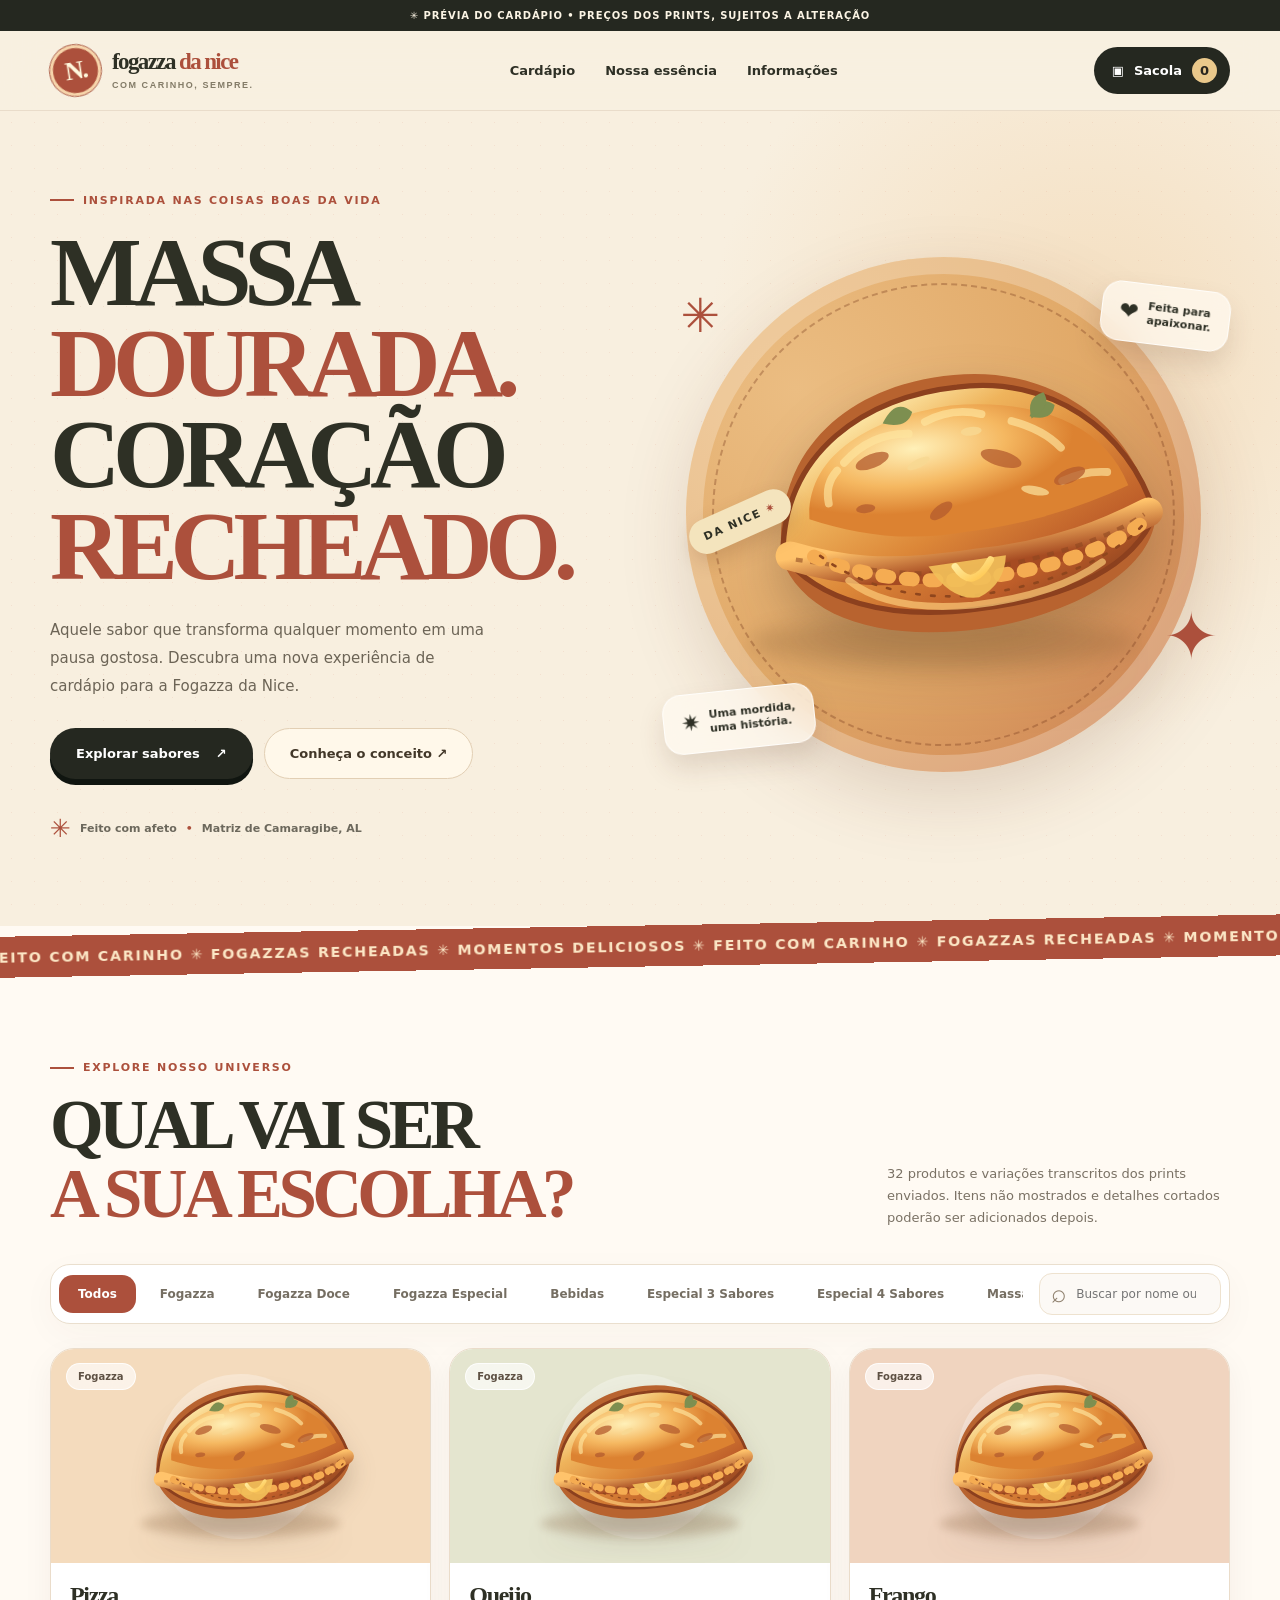
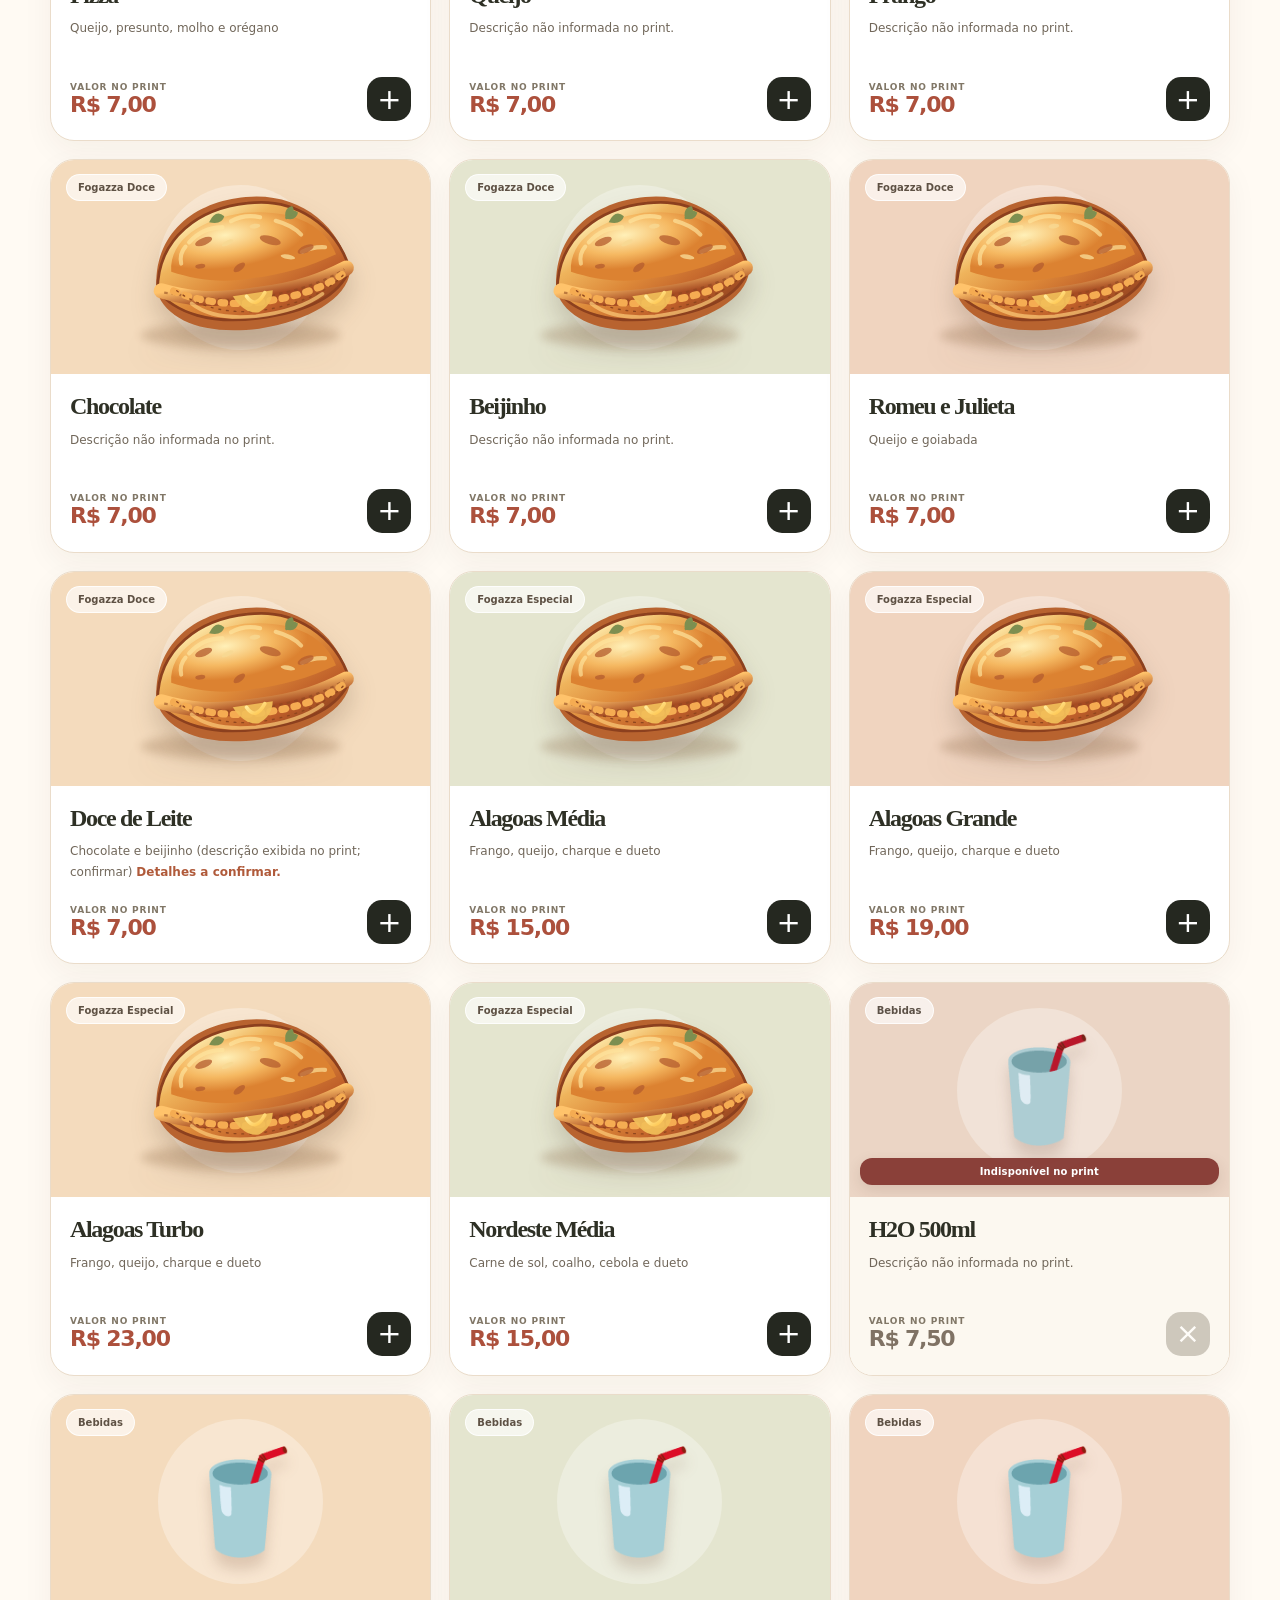
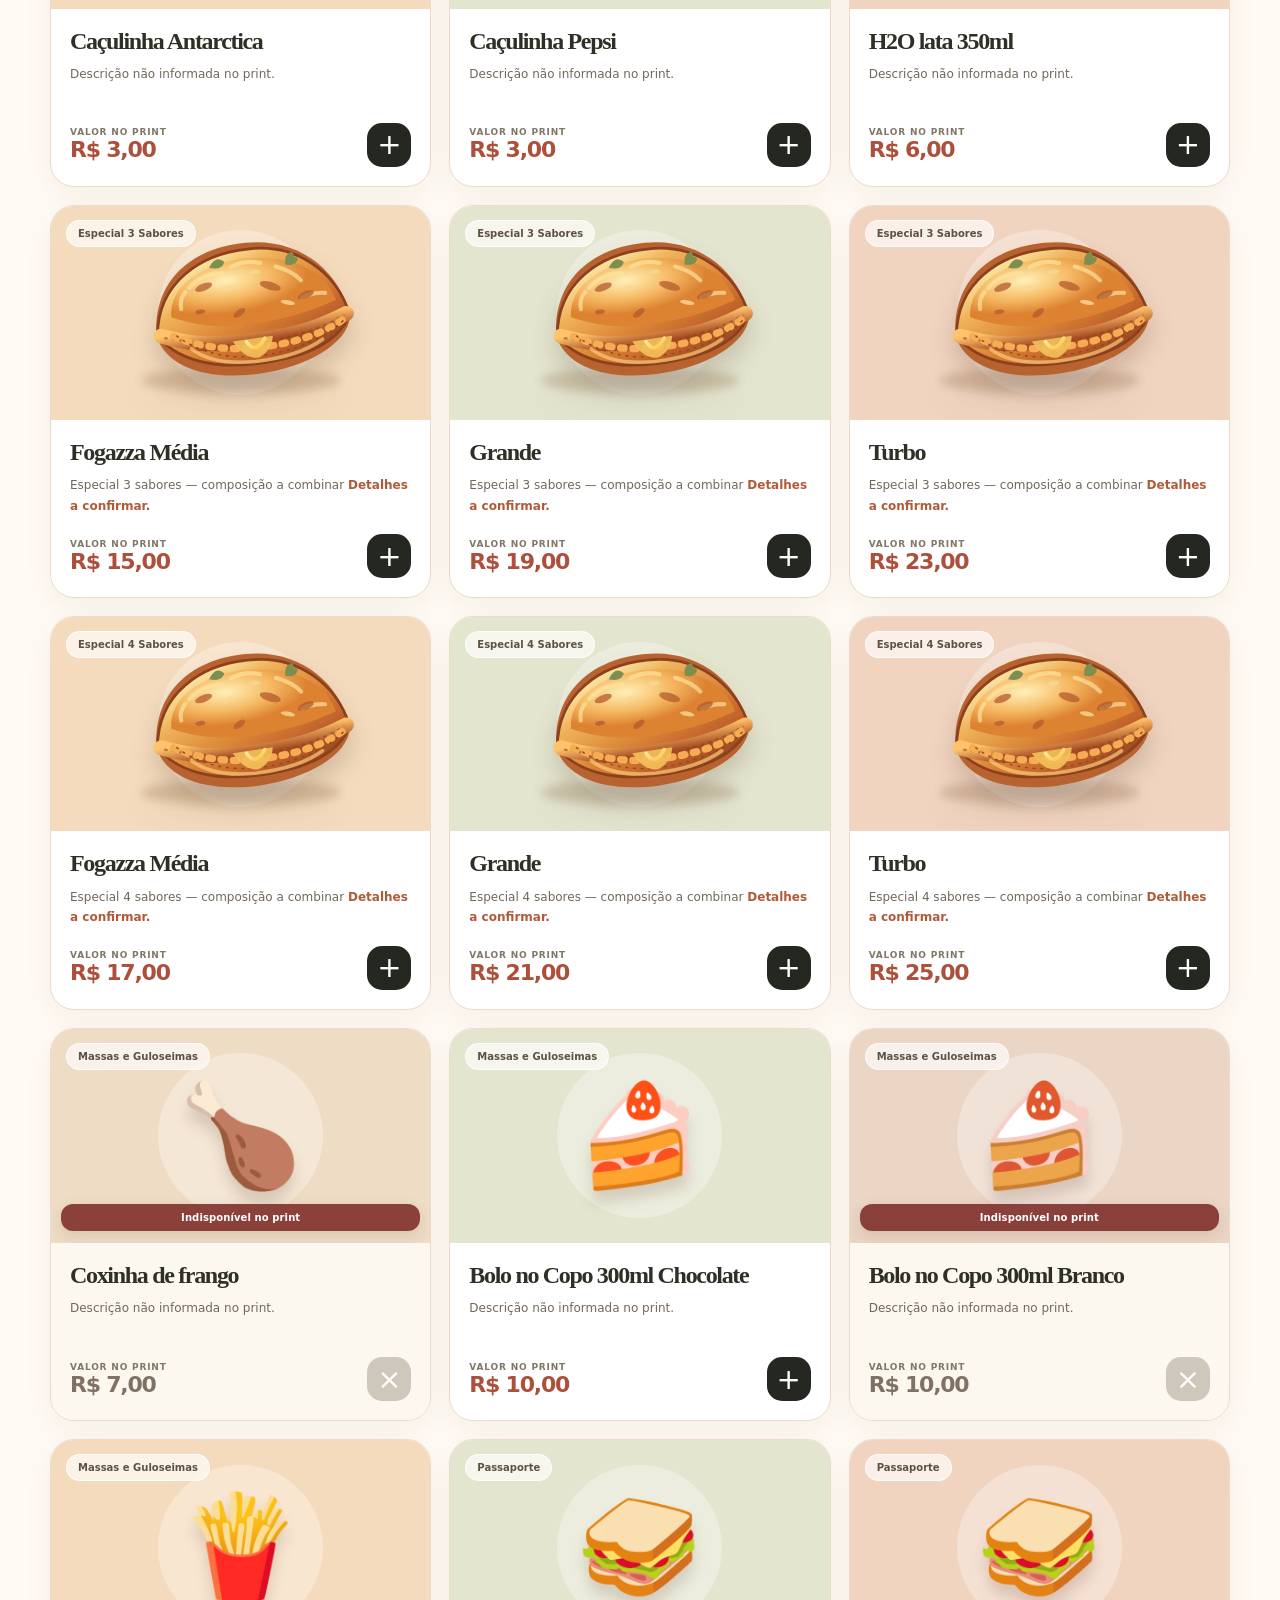
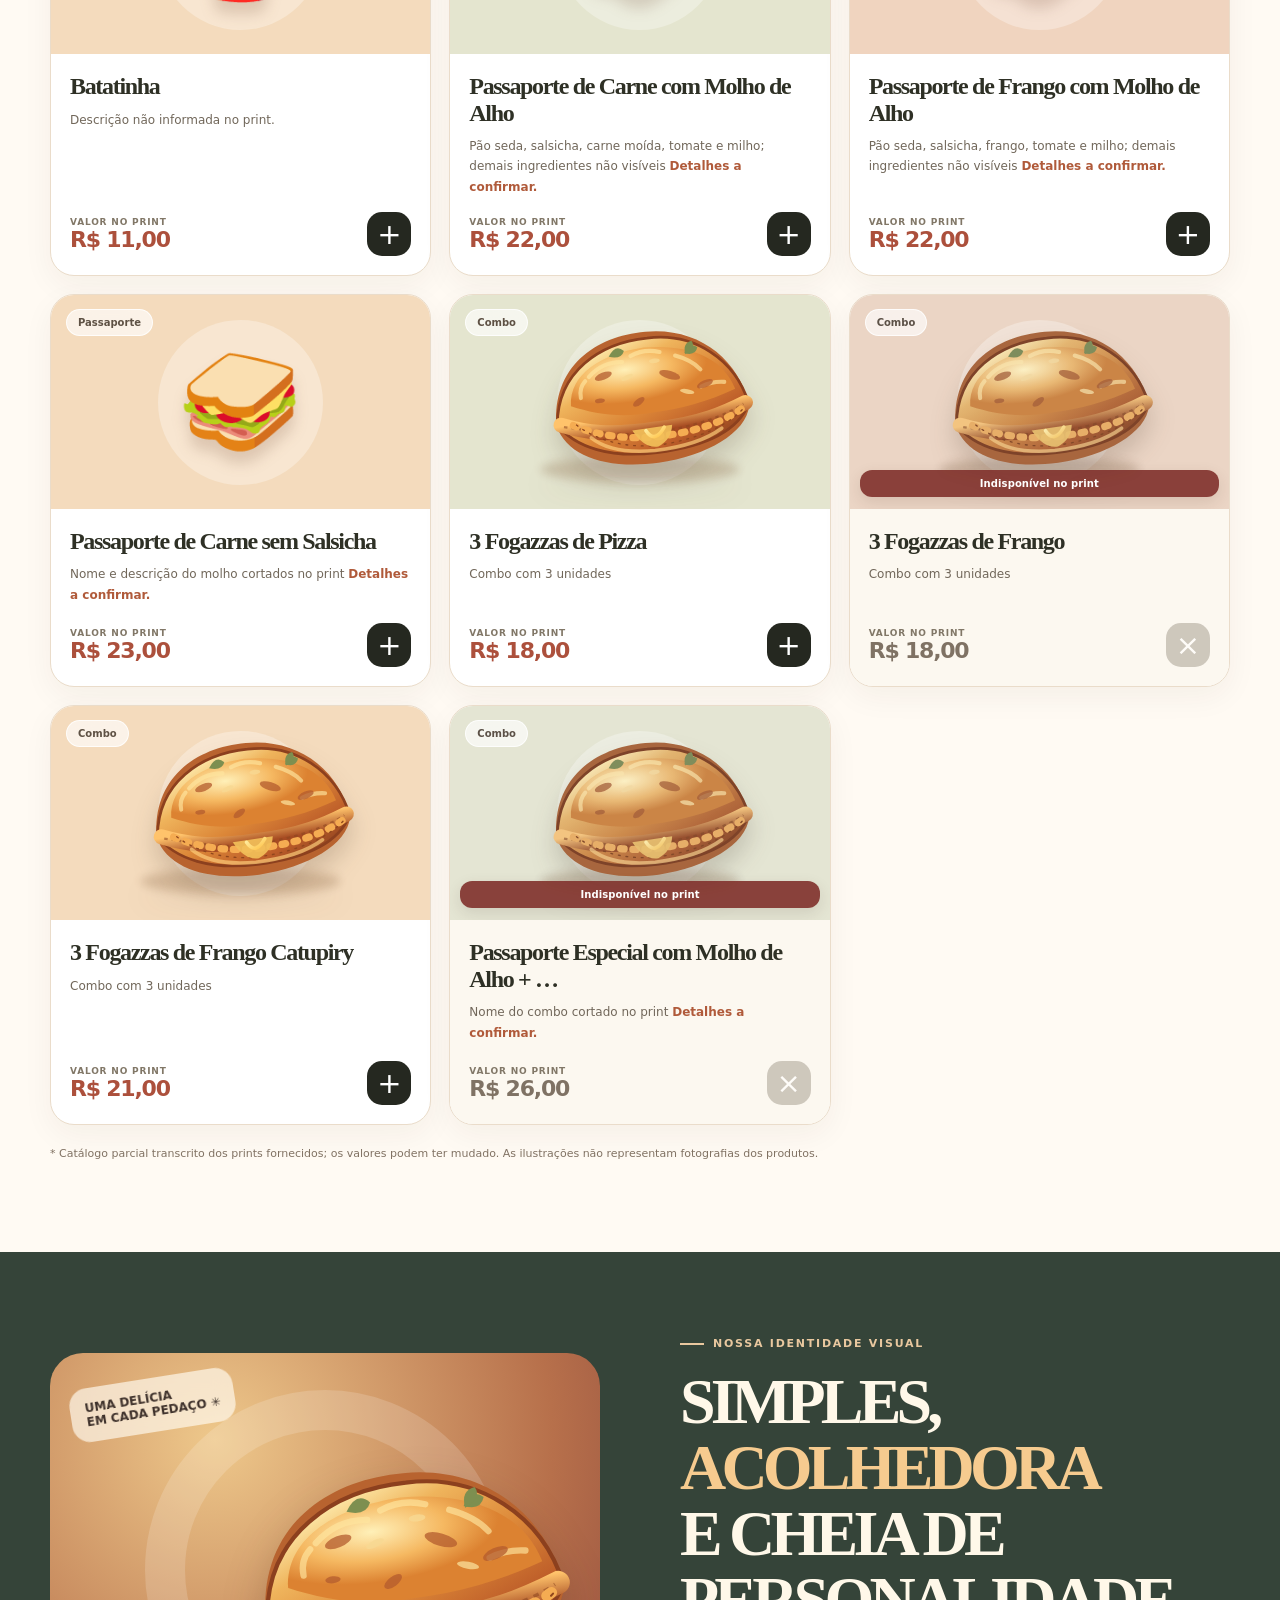
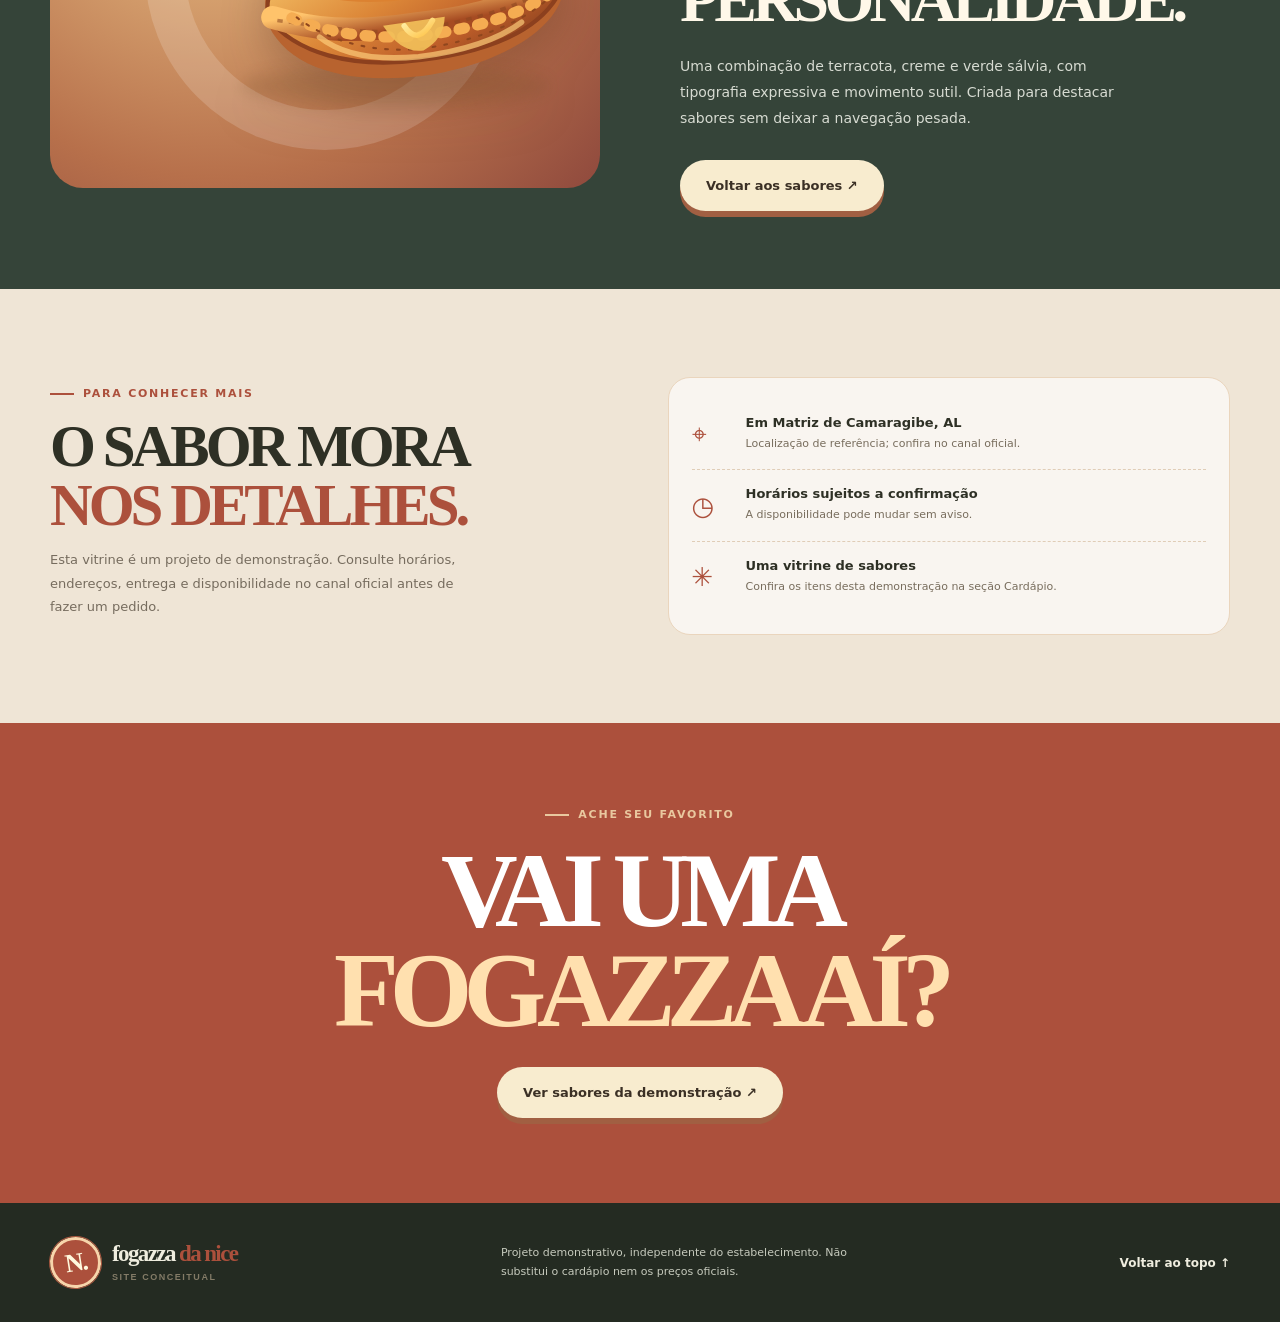
==== commit 762c65db: "chore(fogazzadanilce): remover links externos do WhatsMenu" ====
--- a/fogazzadanilce/index.html
+++ b/fogazzadanilce/index.html
@@ -14,7 +14,7 @@
 </head>
 <body>
   <a class="skip-link" href="#cardapio">Ir ao cardápio</a>
-  <div class="demo-banner">✳ PRÉVIA DO CARDÁPIO • PREÇOS VISTOS NOS PRINTS, SUJEITOS A MUDANÇA — <a href="https://whatsmenu.com.br/fogazzadanice" target="_blank" rel="noopener noreferrer">CONSULTE O CARDÁPIO ORIGINAL ↗</a></div>
+  <div class="demo-banner">✳ PRÉVIA DO CARDÁPIO • PREÇOS DOS PRINTS, SUJEITOS A ALTERAÇÃO</div>
 
   <header class="header" id="inicio">
     <div class="page nav">
@@ -31,7 +31,7 @@
           <span class="eyebrow"><i></i> INSPIRADA NAS COISAS BOAS DA VIDA</span>
           <h1><span class="slide-in">MASSA</span><span class="slide-in"><em>DOURADA.</em></span><span class="slide-in">CORAÇÃO</span><span class="slide-in"><em>RECHEADO.</em></span></h1>
           <p>Aquele sabor que transforma qualquer momento em uma pausa gostosa. Descubra uma nova experiência de cardápio para a Fogazza da Nice.</p>
-          <div class="hero-actions"><a href="#cardapio" class="button button-dark">Explorar sabores <span aria-hidden="true">↗</span></a><a href="https://whatsmenu.com.br/fogazzadanice" class="button button-quiet" target="_blank" rel="noopener noreferrer">Cardápio original ↗</a></div>
+          <div class="hero-actions"><a href="#cardapio" class="button button-dark">Explorar sabores <span aria-hidden="true">↗</span></a><a href="#historia" class="button button-quiet">Conheça o conceito ↗</a></div>
           <div class="hero-foot"><span class="icon-sun">✳</span> Feito com afeto <span class="dot">•</span> Matriz de Camaragibe, AL</div>
         </div>
         <div class="hero-stage">
@@ -48,13 +48,13 @@
 
     <section class="menu-section section" id="cardapio">
       <div class="page">
-        <div class="section-heading reveal"><div><span class="eyebrow"><i></i> EXPLORE NOSSO UNIVERSO</span><h2>QUAL VAI SER<br><em>A SUA ESCOLHA?</em></h2></div><p>32 produtos e variações transcritos de capturas do WhatsMenu. Itens não mostrados e detalhes cortados poderão ser adicionados depois.</p></div>
+        <div class="section-heading reveal"><div><span class="eyebrow"><i></i> EXPLORE NOSSO UNIVERSO</span><h2>QUAL VAI SER<br><em>A SUA ESCOLHA?</em></h2></div><p>32 produtos e variações transcritos dos prints enviados. Itens não mostrados e detalhes cortados poderão ser adicionados depois.</p></div>
         <div class="menu-tools reveal">
           <div class="filters" id="filters" role="group" aria-label="Filtrar categorias do cardápio"><button class="selected" type="button" data-filter="todos" aria-pressed="true">Todos</button></div>
           <label class="search"><span aria-hidden="true">⌕</span><span class="sr-only">Buscar sabores</span><input id="search" type="search" placeholder="Buscar por nome ou ingrediente" autocomplete="off"></label>
         </div>
         <div class="cards" id="products" aria-live="polite"></div>
-        <p class="catalog-warning">* Catálogo parcial transcrito dos prints fornecidos; os valores podem ter mudado. As ilustrações não representam fotografias dos produtos. <a href="https://whatsmenu.com.br/fogazzadanice" target="_blank" rel="noopener noreferrer">Veja os itens e valores oficiais no WhatsMenu.</a></p>
+        <p class="catalog-warning">* Catálogo parcial transcrito dos prints fornecidos; os valores podem ter mudado. As ilustrações não representam fotografias dos produtos.</p>
       </div>
     </section>
 
@@ -68,7 +68,7 @@
     <section class="section details" id="informacoes">
       <div class="page details-grid">
         <div class="reveal"><span class="eyebrow"><i></i> PARA CONHECER MAIS</span><h2>O SABOR MORA<br><em>NOS DETALHES.</em></h2><p>Esta vitrine é um projeto de demonstração. Consulte horários, endereços, entrega e disponibilidade no canal oficial antes de fazer um pedido.</p></div>
-        <div class="info-stack reveal"><div><span class="info-icon">⌖</span><div><strong>Em Matriz de Camaragibe, AL</strong><small>Localização de referência; confira no canal oficial.</small></div></div><div><span class="info-icon">◷</span><div><strong>Horários sujeitos a confirmação</strong><small>A disponibilidade pode mudar sem aviso.</small></div></div><div><span class="info-icon">↗</span><div><strong>Cardápio e preços oficiais</strong><small><a href="https://whatsmenu.com.br/fogazzadanice" target="_blank" rel="noopener noreferrer">Abrir o WhatsMenu da Fogazza da Nice ↗</a></small></div></div></div>
+        <div class="info-stack reveal"><div><span class="info-icon">⌖</span><div><strong>Em Matriz de Camaragibe, AL</strong><small>Localização de referência; confira no canal oficial.</small></div></div><div><span class="info-icon">◷</span><div><strong>Horários sujeitos a confirmação</strong><small>A disponibilidade pode mudar sem aviso.</small></div></div><div><span class="info-icon">✳</span><div><strong>Uma vitrine de sabores</strong><small>Confira os itens desta demonstração na seção Cardápio.</small></div></div></div>
       </div>
     </section>
     <section class="closing"><div class="page reveal"><span class="eyebrow pale"><i></i> ACHE SEU FAVORITO</span><h2>VAI UMA<br><em>FOGAZZA AÍ?</em></h2><a href="#cardapio" class="button button-cream">Ver sabores da demonstração ↗</a></div></section>
--- a/fogazzadanilce/style.css
+++ b/fogazzadanilce/style.css
@@ -32,3 +32,39 @@
 .hero{padding:43px 0 40px}.hero-text h1{font-size:clamp(53px,13vw,79px);margin:15px 0 19px}.hero-text p{font-size:13px}.hero-actions .button{font-size:11px;min-height:43px;padding:10px 15px}.hero-foot{font-size:10px;margin-top:25px}.hero-stage{min-height:345px}.round-backdrop{width:87%}.hero-food{width:90%}.floating-note{padding:9px 11px;font-size:9px}.floating-note span{font-size:16px}.note-a{top:8px}.note-b{bottom:5px}.hero-badge{left:1%;font-size:9px}.section{padding:64px 0}.section-heading h2{font-size:42px}.menu-tools{flex-direction:column;align-items:stretch;gap:9px}.filters button{padding:12px 13px}.search{flex:1;width:100%}.cards{gap:11px;grid-template-columns:repeat(2,minmax(0,1fr))}.product-image{height:136px}.product-image::before{height:105px;width:105px}.product-tag{font-size:8px;top:8px;left:8px;padding:6px 7px}.product-emoji{font-size:16px;top:9px;right:8px}.product-image img{width:94%;height:99%}.product-body{padding:12px}.product-body h3{font-size:17px}.product-body p{font-size:10px;min-height:53px}.product-price{font-size:17px}.product-price small{font-size:8px}.add{width:34px;height:34px;border-radius:11px;font-size:23px}
 .story{padding:65px 0}.story-copy h2{font-size:45px}.story-visual{min-height:340px}.story-plate{height:240px;width:240px;border-width:26px}.story-plate img{width:285px}.details h2{font-size:39px}.closing h2{font-size:53px}.drawer-head{padding:17px}.drawer-scroll{padding:16px 17px}.drawer-foot{padding:15px 17px 20px}}
 @media(prefers-reduced-motion:reduce){:root{scroll-behavior:auto}*,*::before,*::after{animation-duration:.01ms!important;animation-iteration-count:1!important;transition-duration:.01ms!important}.reveal{opacity:1;transform:none}}
+
+
+/* Catálogo parcial transcrito das capturas */
+.product-card.unavailable .product-image{filter:saturate(.78)}
+.product-card.unavailable .product-body{background:#fcf8f0}
+.product-card.unavailable .add{background:#a8a093;color:white}
+.product-card.unavailable .product-price{color:#7f7264}
+.unavailable-flag{position:absolute;z-index:3;right:10px;bottom:12px;left:10px;padding:8px 7px;border-radius:12px;background:rgba(148,49,41,.93);color:#fff;font-weight:900;font-size:10px;text-align:center;letter-spacing:.01em;box-shadow:0 5px 15px rgba(72,32,23,.12)}
+.partial-label{color:#b05a3a;font-weight:850}
+.art-emoji{position:relative;z-index:1;font-size:100px;line-height:1;filter:drop-shadow(0 12px 7px rgba(100,58,34,.18));transition:transform .3s}
+.product-card:hover .art-emoji{transform:scale(1.09) rotate(-5deg)}
+.cart-thumb .art-emoji{font-size:36px}
+.filters{max-width:100%;min-width:0;scroll-snap-type:x proximity}
+.filters button{scroll-snap-align:start}
+@media(max-width:560px){
+.product-image .art-emoji{font-size:64px}
+.product-card.unavailable .unavailable-flag{font-size:9px;padding:6px}
+.product-card.unavailable .add{opacity:1}
+.partial-label{display:block;margin-top:4px}
+}
+@media(prefers-reduced-motion:reduce){.product-card:hover .art-emoji{transform:none}}
+
+
+/* Ajustes para celulares estreitos (320–360 px): títulos íntegros e homebar fácil de tocar */
+@media(max-width:360px){
+  .hero-text h1{font-size:clamp(43px,12vw,48px)}
+  .hero-actions{gap:9px}
+  .hero-actions .button{padding:10px 12px;font-size:10px}
+  .nav{gap:10px}
+  .identity{font-size:18px}
+  .section-heading h2{font-size:36px}
+  .story-copy h2{font-size:39px}
+  .product-body h3{font-size:16px;overflow-wrap:anywhere}
+  .filters button{font-size:11px;padding:11px 12px}
+  .toolbar-link small{font-size:9px}
+}
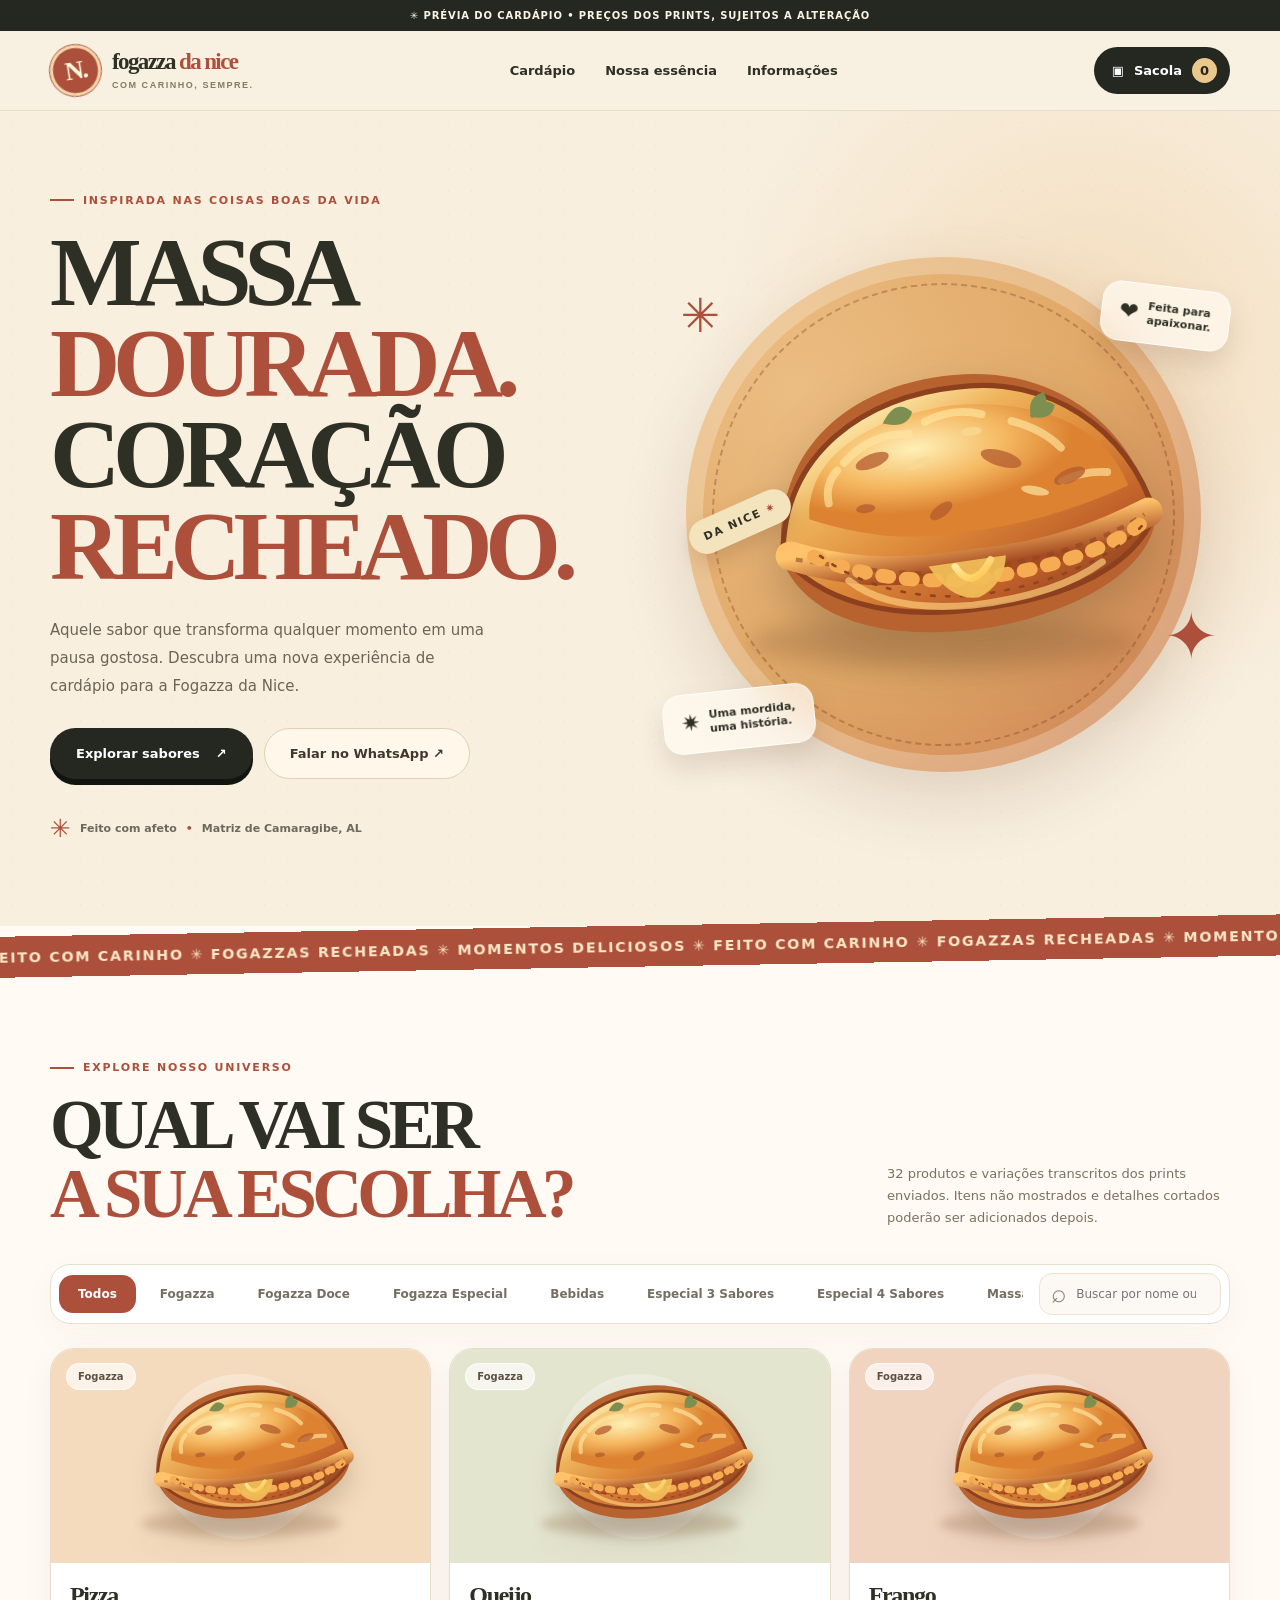
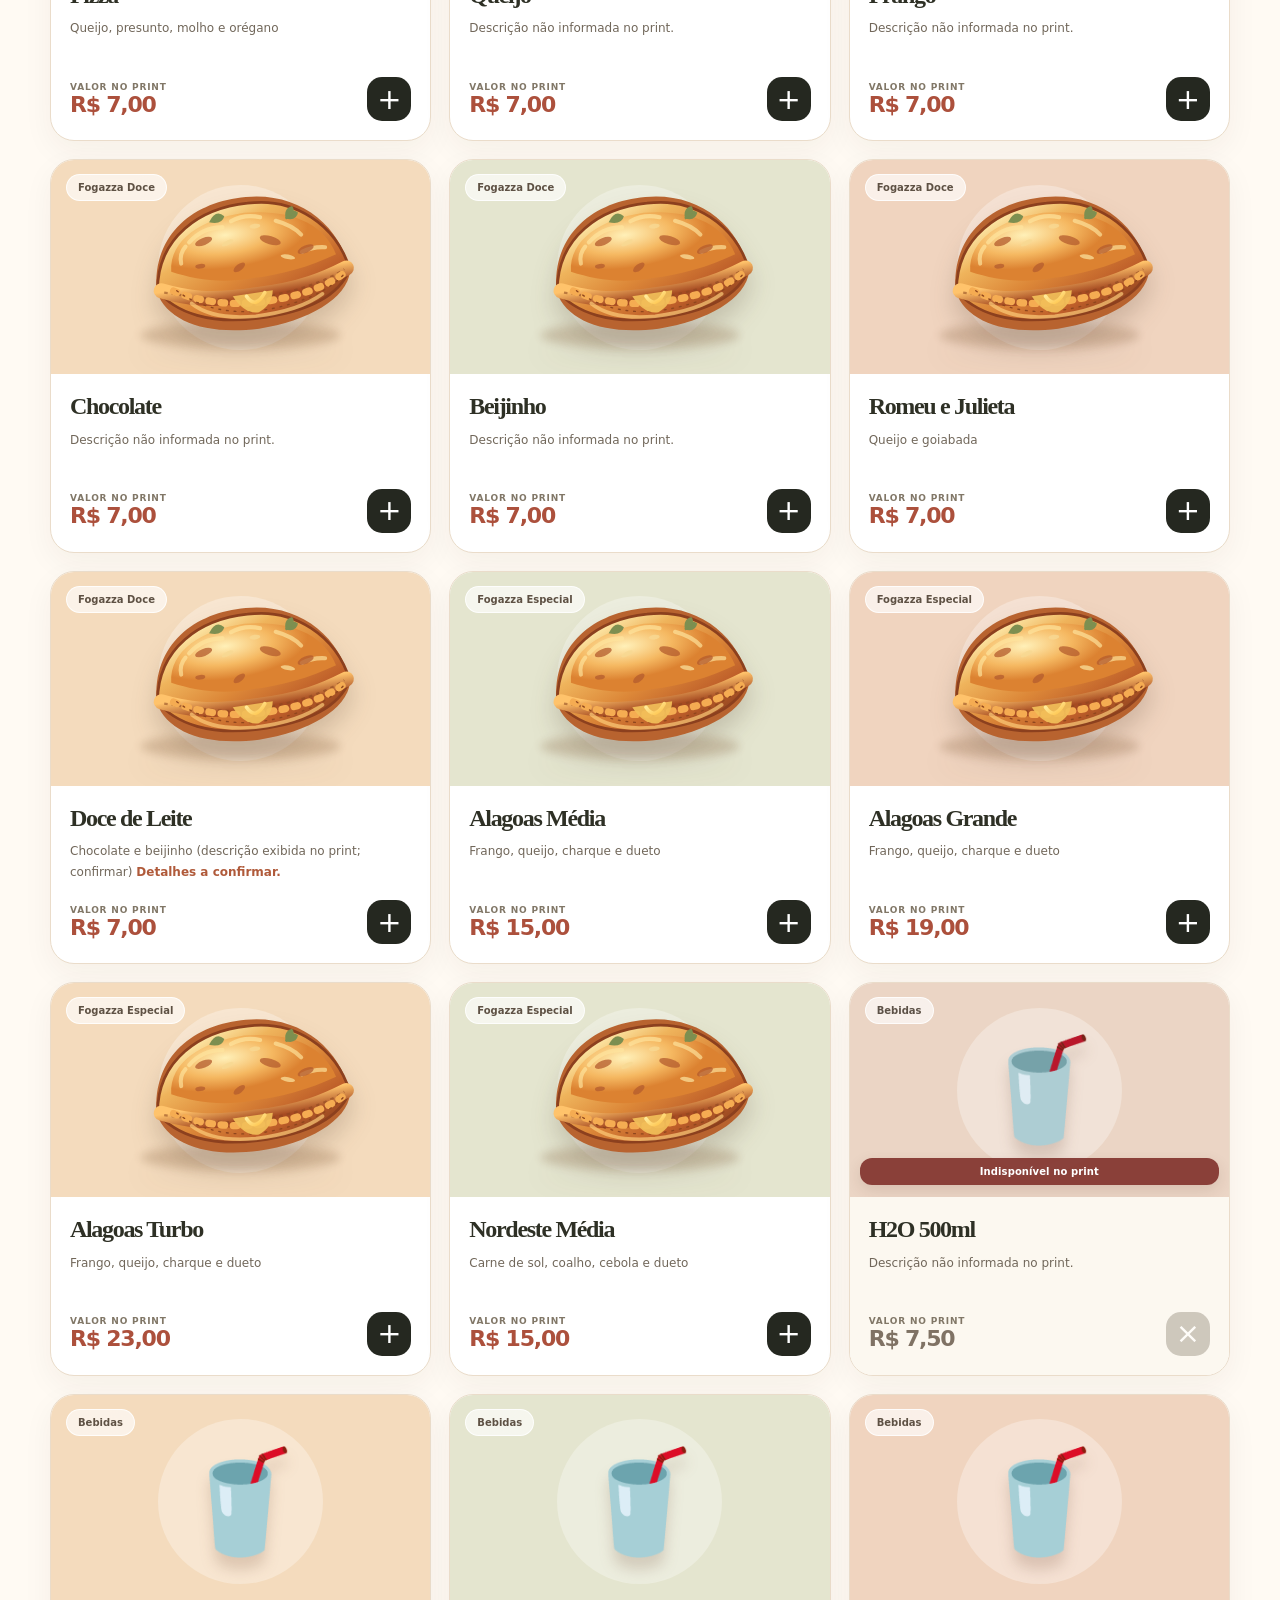
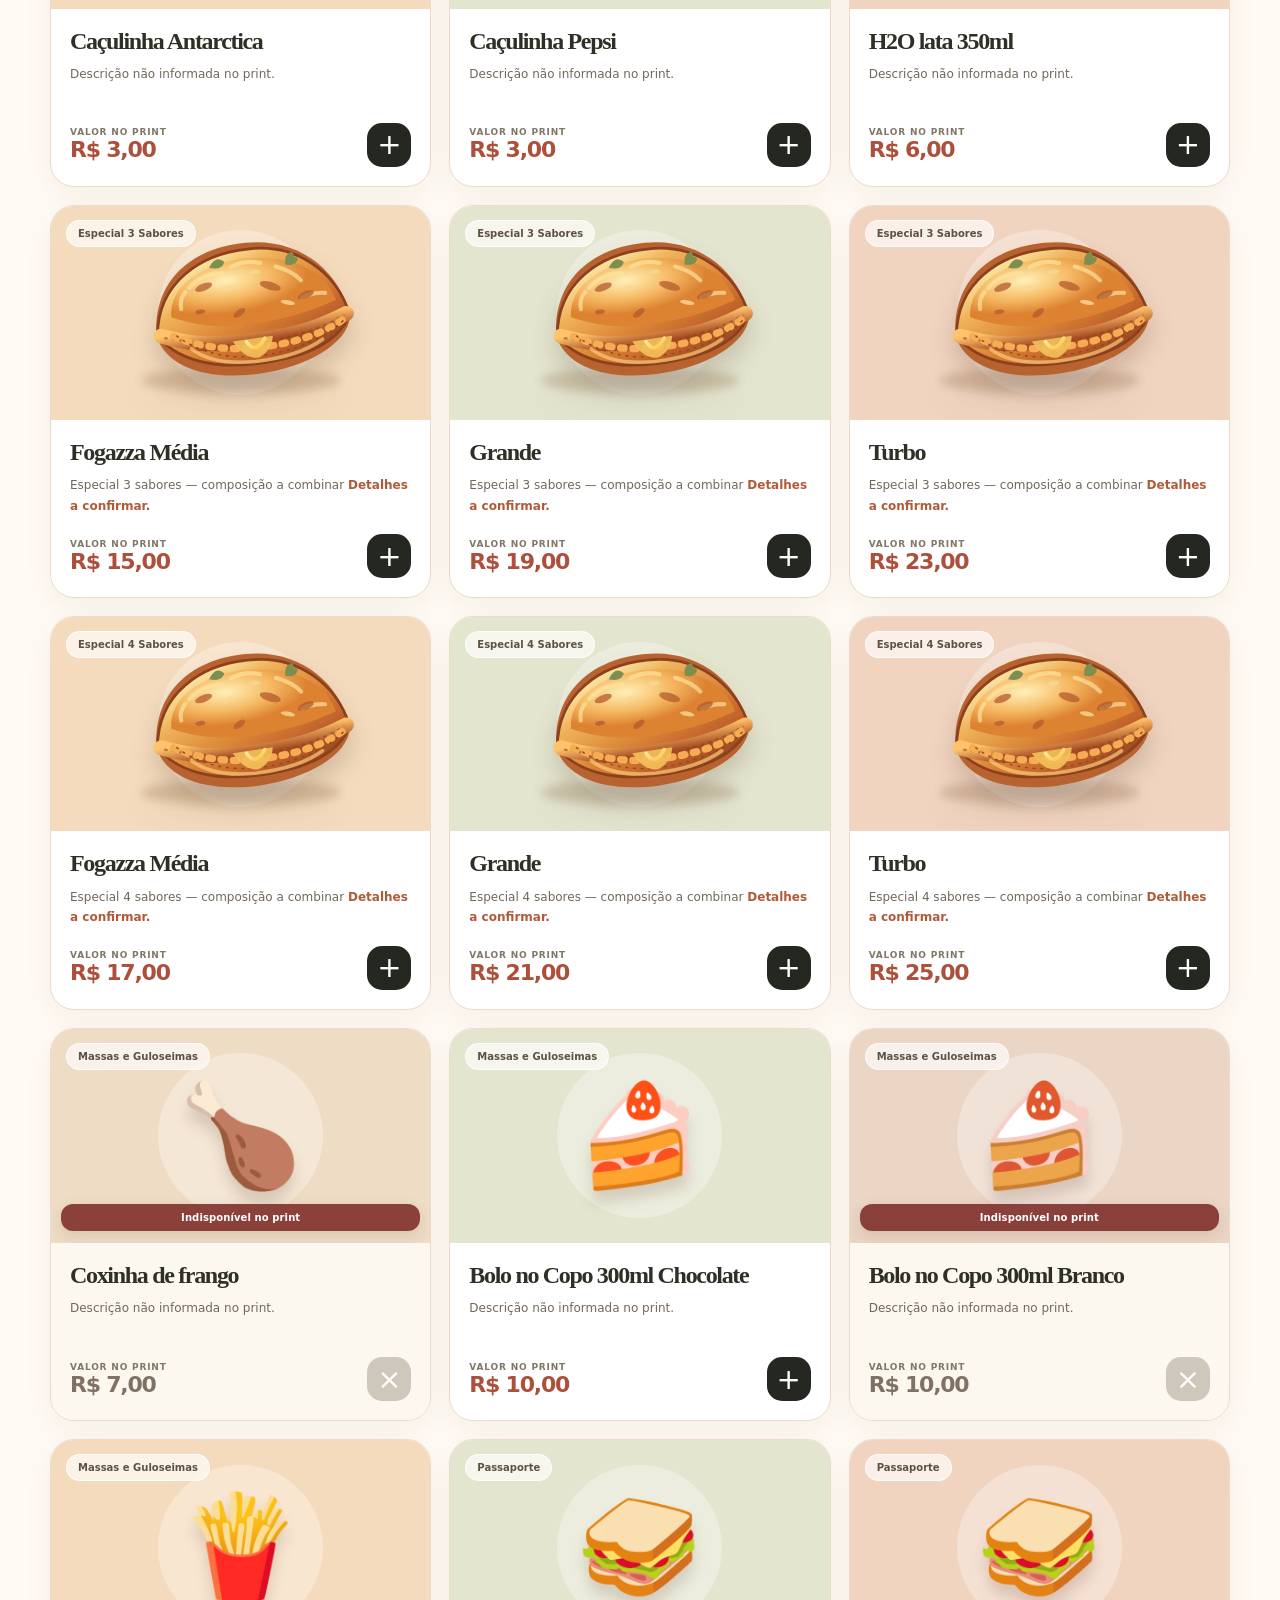
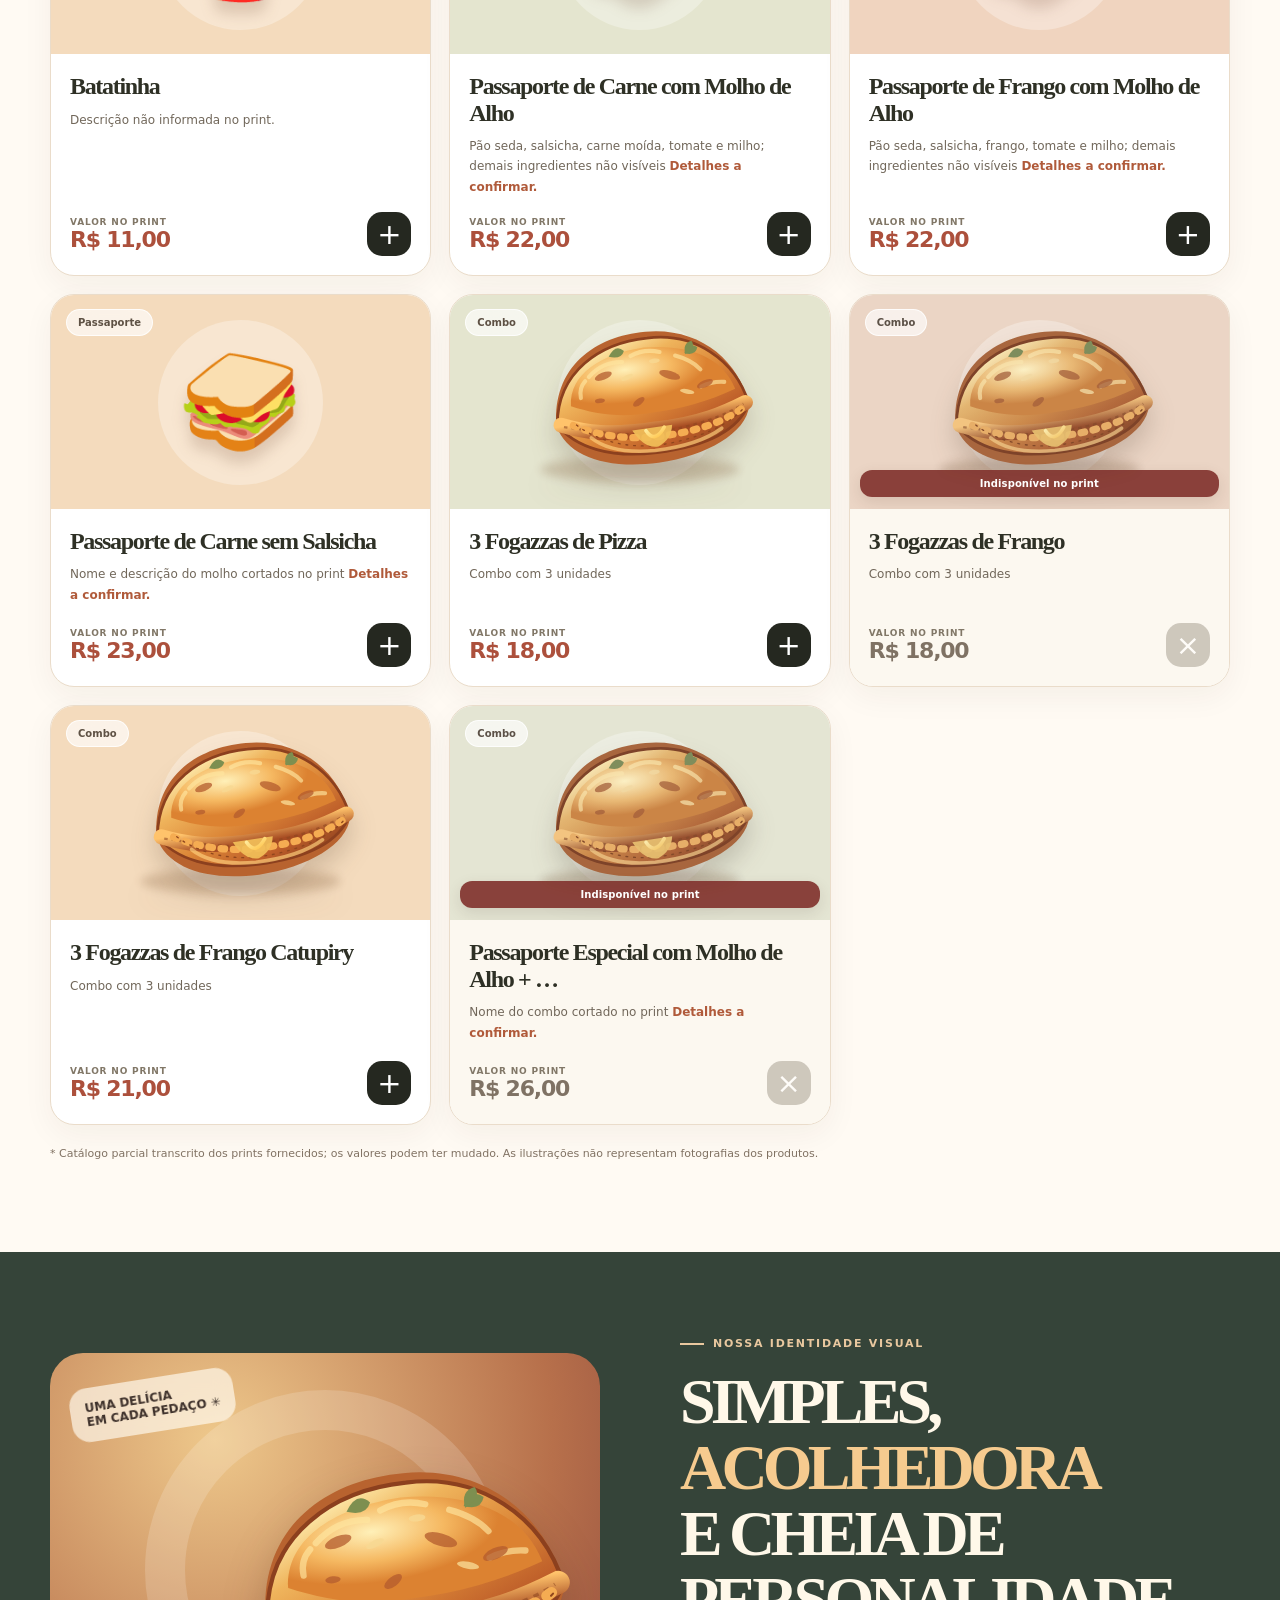
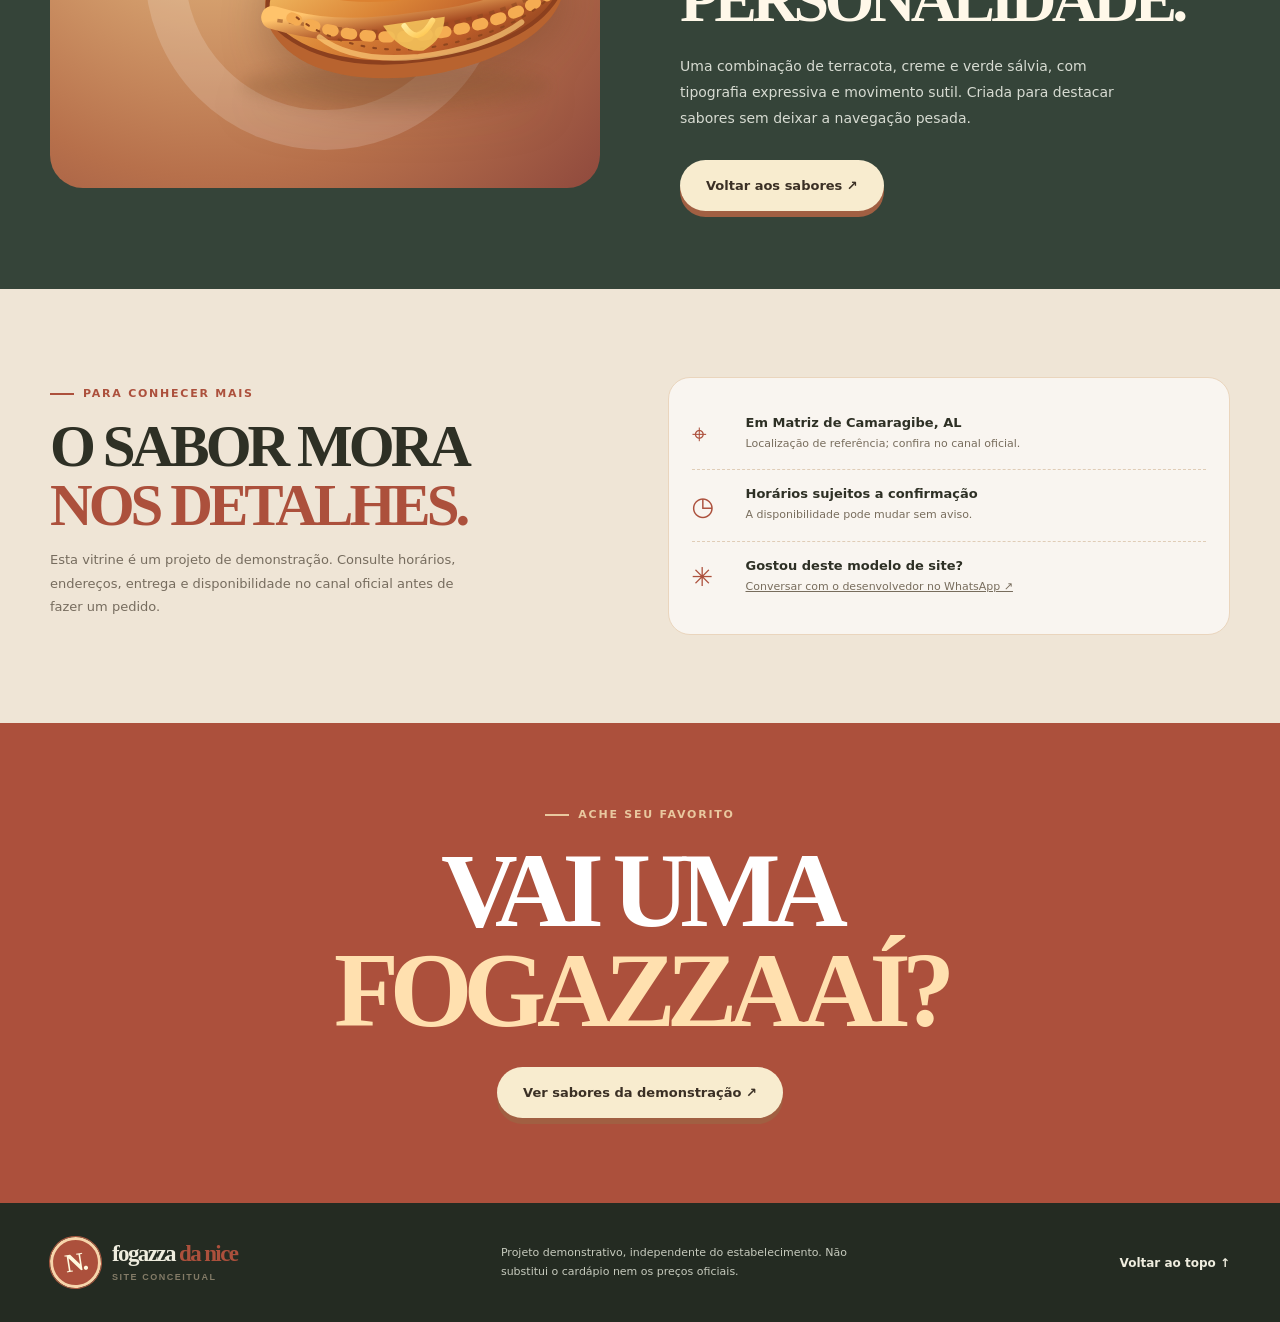
==== commit 9d73b9fe: "feat(fogazzadanilce): direcionar CTAs de contato ao WhatsApp do desenvolvedor" ====
--- a/fogazzadanilce/index.html
+++ b/fogazzadanilce/index.html
@@ -31,7 +31,7 @@
           <span class="eyebrow"><i></i> INSPIRADA NAS COISAS BOAS DA VIDA</span>
           <h1><span class="slide-in">MASSA</span><span class="slide-in"><em>DOURADA.</em></span><span class="slide-in">CORAÇÃO</span><span class="slide-in"><em>RECHEADO.</em></span></h1>
           <p>Aquele sabor que transforma qualquer momento em uma pausa gostosa. Descubra uma nova experiência de cardápio para a Fogazza da Nice.</p>
-          <div class="hero-actions"><a href="#cardapio" class="button button-dark">Explorar sabores <span aria-hidden="true">↗</span></a><a href="#historia" class="button button-quiet">Conheça o conceito ↗</a></div>
+          <div class="hero-actions"><a href="#cardapio" class="button button-dark">Explorar sabores <span aria-hidden="true">↗</span></a><a href="https://wa.me/5582993188030?text=Ol%C3%A1%21%20Vi%20a%20demonstra%C3%A7%C3%A3o%20da%20Fogazza%20da%20Nice%20e%20gostaria%20de%20conversar." class="button button-quiet" target="_blank" rel="noopener noreferrer">Falar no WhatsApp ↗</a></div>
           <div class="hero-foot"><span class="icon-sun">✳</span> Feito com afeto <span class="dot">•</span> Matriz de Camaragibe, AL</div>
         </div>
         <div class="hero-stage">
@@ -68,7 +68,7 @@
     <section class="section details" id="informacoes">
       <div class="page details-grid">
         <div class="reveal"><span class="eyebrow"><i></i> PARA CONHECER MAIS</span><h2>O SABOR MORA<br><em>NOS DETALHES.</em></h2><p>Esta vitrine é um projeto de demonstração. Consulte horários, endereços, entrega e disponibilidade no canal oficial antes de fazer um pedido.</p></div>
-        <div class="info-stack reveal"><div><span class="info-icon">⌖</span><div><strong>Em Matriz de Camaragibe, AL</strong><small>Localização de referência; confira no canal oficial.</small></div></div><div><span class="info-icon">◷</span><div><strong>Horários sujeitos a confirmação</strong><small>A disponibilidade pode mudar sem aviso.</small></div></div><div><span class="info-icon">✳</span><div><strong>Uma vitrine de sabores</strong><small>Confira os itens desta demonstração na seção Cardápio.</small></div></div></div>
+        <div class="info-stack reveal"><div><span class="info-icon">⌖</span><div><strong>Em Matriz de Camaragibe, AL</strong><small>Localização de referência; confira no canal oficial.</small></div></div><div><span class="info-icon">◷</span><div><strong>Horários sujeitos a confirmação</strong><small>A disponibilidade pode mudar sem aviso.</small></div></div><div><span class="info-icon">✳</span><div><strong>Gostou deste modelo de site?</strong><small><a href="https://wa.me/5582993188030?text=Ol%C3%A1%21%20Gostei%20do%20site%20demonstrativo%20Fogazza%20da%20Nice." target="_blank" rel="noopener noreferrer">Conversar com o desenvolvedor no WhatsApp ↗</a></small></div></div></div>
       </div>
     </section>
     <section class="closing"><div class="page reveal"><span class="eyebrow pale"><i></i> ACHE SEU FAVORITO</span><h2>VAI UMA<br><em>FOGAZZA AÍ?</em></h2><a href="#cardapio" class="button button-cream">Ver sabores da demonstração ↗</a></div></section>
